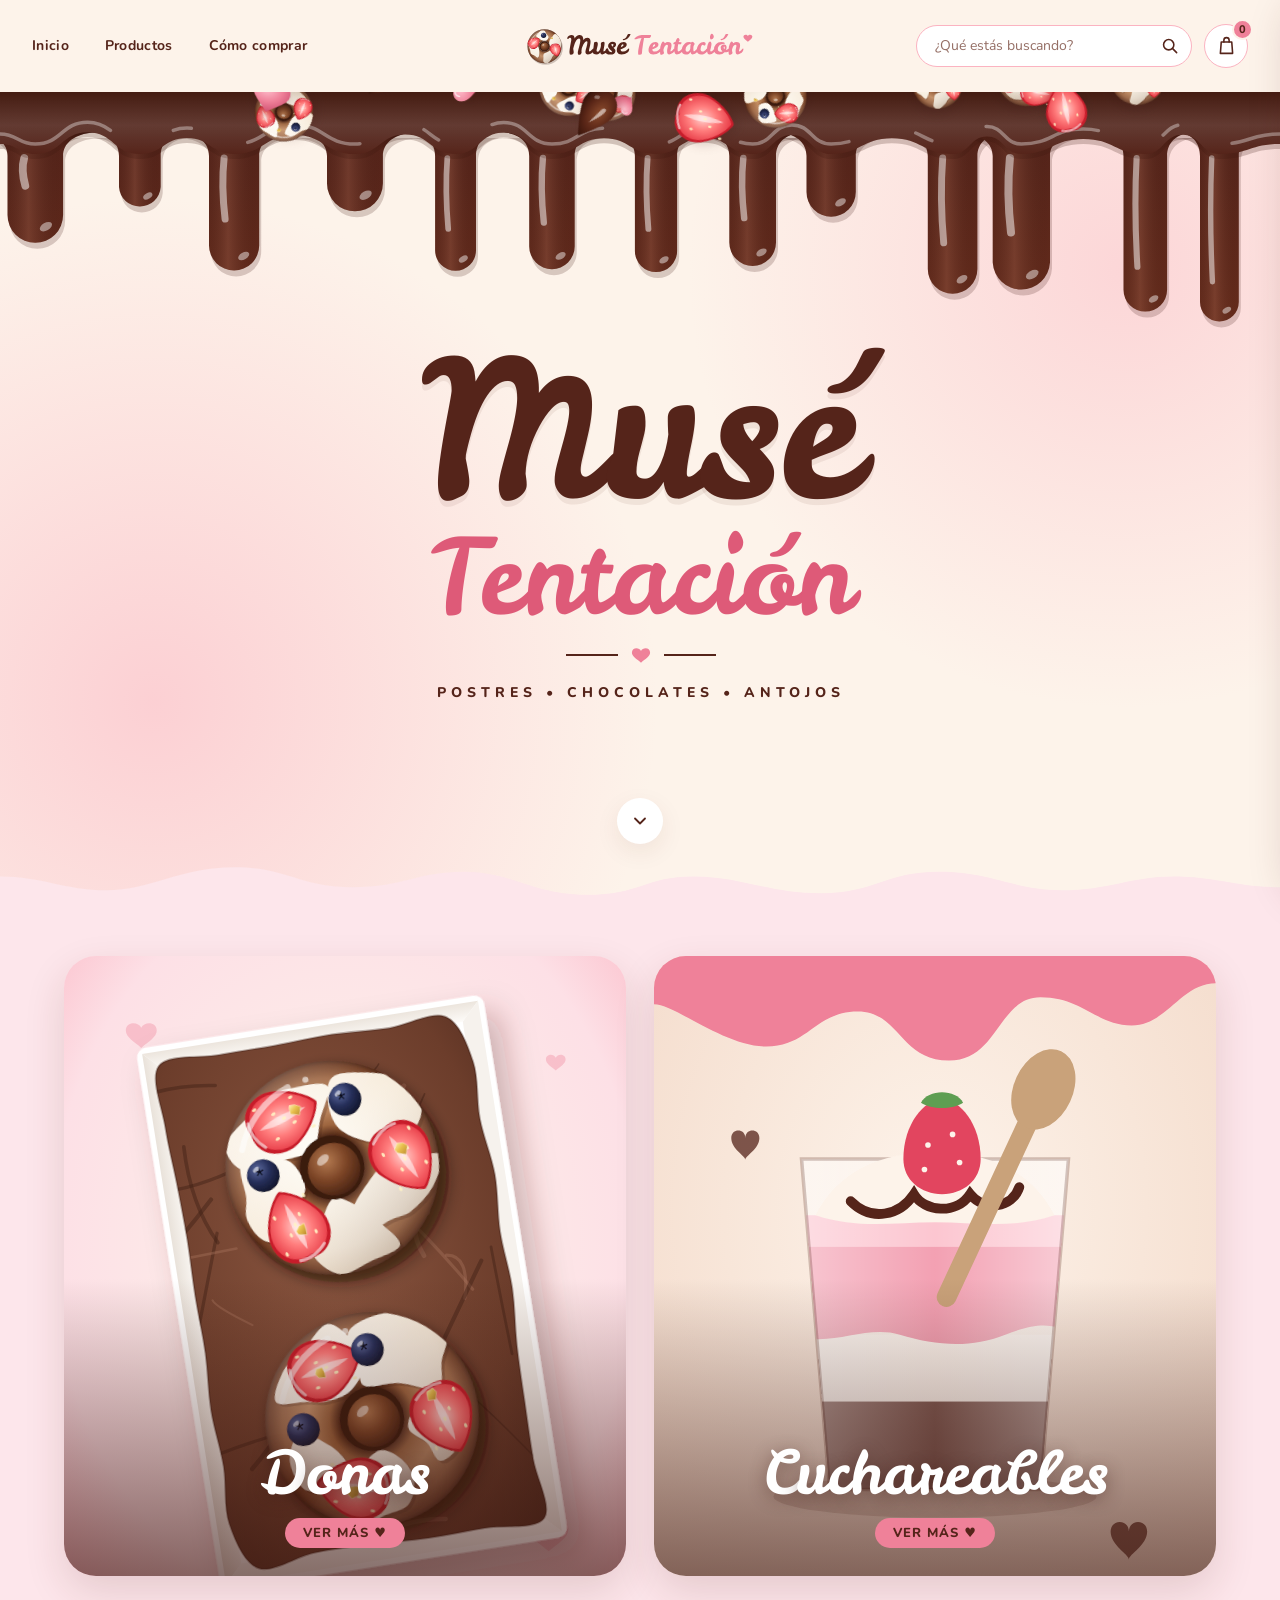
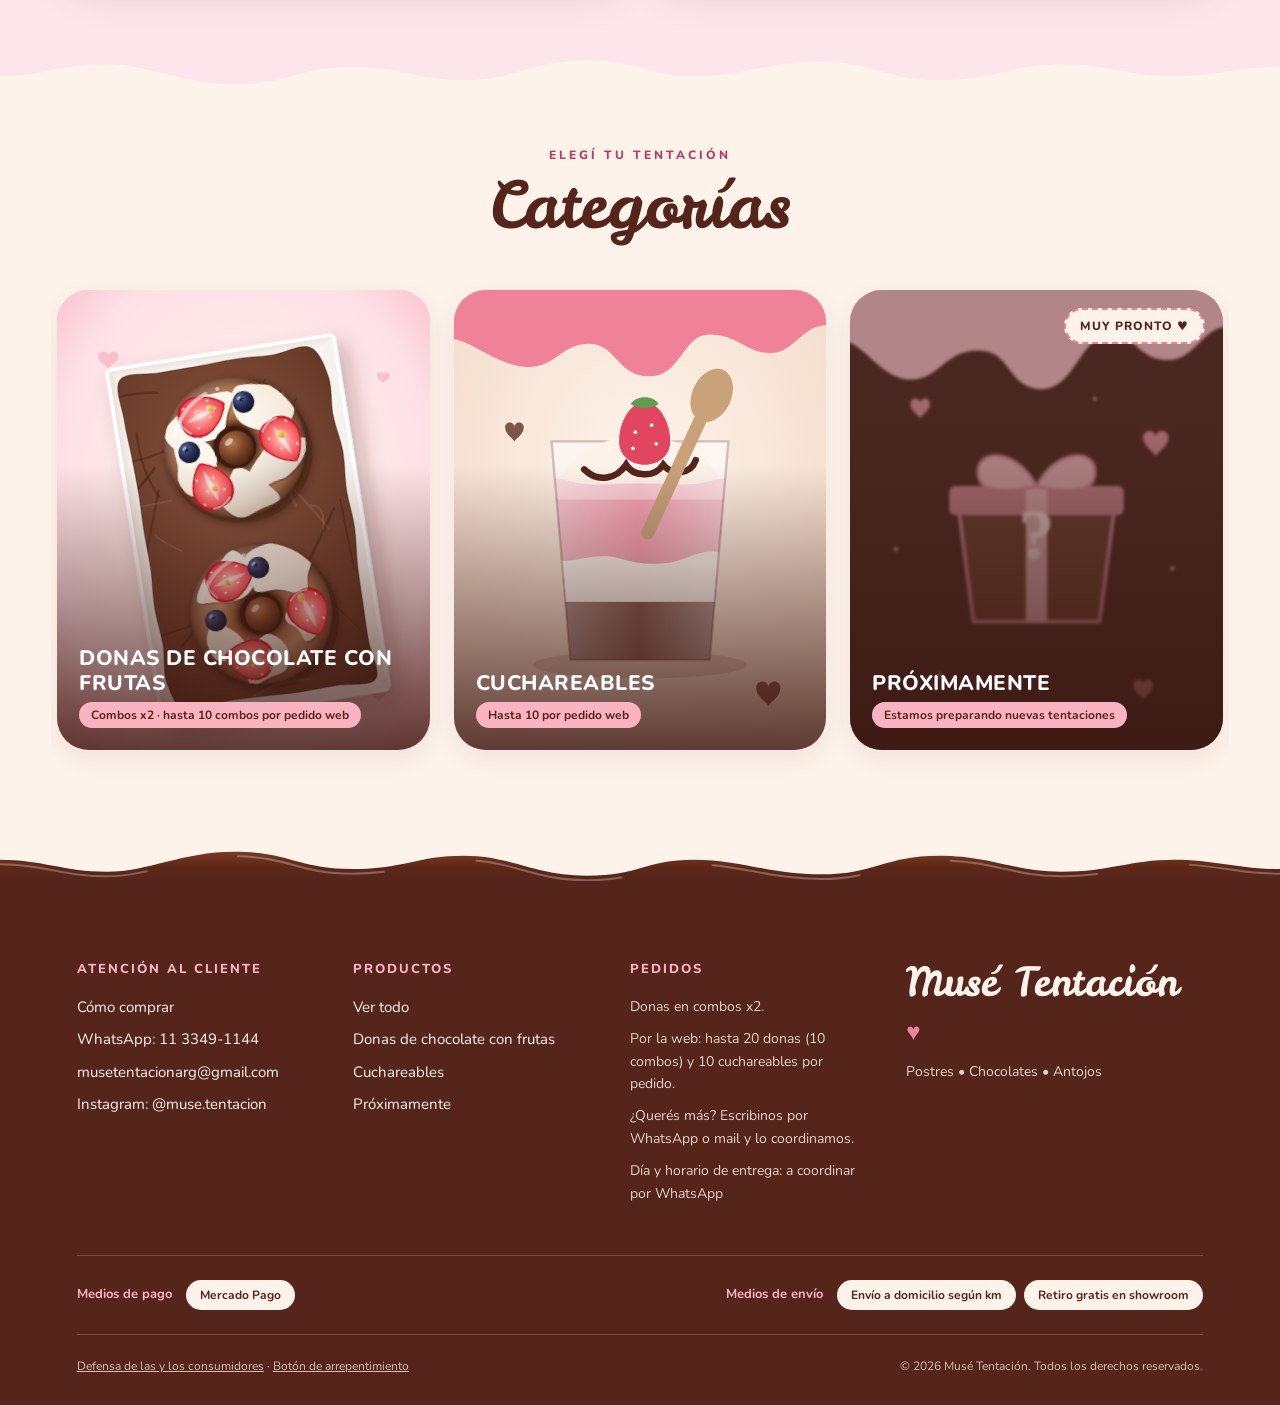
==== index.html @ 4c3ed0f2 "Convierto la web en la tienda de Musé Tentación - Nueva identidad: logo con dona, paleta chocolate, " ====
<!DOCTYPE html>
<html lang="es">

<head>
    <meta charset="UTF-8">

    <meta
        name="viewport"
        content="width=device-width, initial-scale=1.0">

    <title>Musé Tentación | Postres • Chocolates • Antojos</title>

    <link rel="icon" type="image/svg+xml" href="imagenes web/logo-muse-tentacion.svg">

    <meta
        name="description"
        content="Musé Tentación: postres, chocolates y antojos. Donas de chocolate con frutas, cuchareables y más para darte un gusto. Pedí online y pagá con Mercado Pago.">

    <link rel="preconnect" href="https://fonts.googleapis.com">

    <link
        rel="preconnect"
        href="https://fonts.gstatic.com"
        crossorigin>

    <link
        href="https://fonts.googleapis.com/css2?family=Leckerli+One&family=Nunito:wght@400;500;600;700;800&display=swap"
        rel="stylesheet">

    <link rel="stylesheet" href="style.css">
</head>

<body>

    <!-- ===========================
         PRESENTACIÓN
    ============================ -->

    <section
        id="inicio"
        class="hero">

        <h1>MUSÉ</h1>

        <p>TENTACIÓN</p>

        <p>Postres • Chocolates • Antojos</p>

    </section>


    <!-- ===========================
         NAVBAR
    ============================ -->

   <div id="navbarCompartido"></div>




    <!-- ===========================
         SEGUNDA PANTALLA: PRODUCTOS DESTACADOS
    ============================ -->

    <section class="contenido">


        <!-- DONAS -->

        <a
            href="catalogo.html?categoria=donas"
            class="categoria">

            <!-- Ilustración provisoria: reemplazar por foto real de donas de chocolate con frutas (portada) -->
            <img
                src="imagenes web/donas.svg"
                alt="Donas de chocolate con frutas">

            <div class="overlay">

                <h2>DONAS</h2>

            </div>

        </a>


        <!-- CUCHAREABLES -->

        <a
            href="catalogo.html?categoria=cuchareables"
            class="categoria">

            <!-- Ilustración provisoria: reemplazar por foto real de cuchareables (portada) -->
            <img
                src="imagenes web/cuchareables.svg"
                alt="Cuchareables">

            <div class="overlay">

                <h2>CUCHAREABLES</h2>

            </div>

        </a>

    </section>


    <!-- ===========================
         TERCERA PANTALLA: CATEGORÍAS
    ============================ -->

    <section class="catalogo">

        <div class="catalogo-encabezado">

            <p>
                ELEGÍ TU TENTACIÓN
            </p>

            <h2>
                CATEGORÍAS
            </h2>

        </div>


        <div class="carrusel-contenedor">

            <button
                class="flecha flecha-izquierda"
                id="flechaIzquierda"
                type="button"
                aria-label="Mover hacia la izquierda">

                &#8592;

            </button>


            <div
                class="carrusel"
                id="carruselCatalogo">


                <!-- DONAS -->

                <a
                    href="catalogo.html?categoria=donas"
                    class="tarjeta-catalogo">

                    <!-- Ilustración provisoria: reemplazar por foto real de donas de chocolate con frutas (tarjeta de categoría) -->
                    <img
                        src="imagenes web/donas.svg"
                        alt="Donas de chocolate con frutas">

                    <div class="tarjeta-texto">

                        <h3>DONAS DE CHOCOLATE CON FRUTAS</h3>

                        <span>
                            Combos x2 · hasta 10 combos por pedido web
                        </span>

                    </div>

                </a>


                <!-- CUCHAREABLES -->

                <a
                    href="catalogo.html?categoria=cuchareables"
                    class="tarjeta-catalogo">

                    <!-- Ilustración provisoria: reemplazar por foto real de cuchareables (tarjeta de categoría) -->
                    <img
                        src="imagenes web/cuchareables.svg"
                        alt="Cuchareables">

                    <div class="tarjeta-texto">

                        <h3>CUCHAREABLES</h3>

                        <span>
                            Hasta 10 por pedido web
                        </span>

                    </div>

                </a>


                <!-- PRÓXIMAMENTE (no clickeable) -->

                <div
                    id="proximamente"
                    class="tarjeta-catalogo"
                    aria-disabled="true">

                    <!-- Ilustración provisoria: reemplazar por foto real o imagen para "Próximamente" -->
                    <img
                        src="imagenes web/proximamente.svg"
                        alt="Próximamente, nuevas tentaciones">

                    <div class="tarjeta-texto">

                        <h3>PRÓXIMAMENTE</h3>

                        <span>
                            Estamos preparando nuevas tentaciones
                        </span>

                    </div>

                </div>

            </div>


            <button
                class="flecha flecha-derecha"
                id="flechaDerecha"
                type="button"
                aria-label="Mover hacia la derecha">

                &#8594;

            </button>

        </div>

    </section>


    <!-- ===========================
         FOOTER
    ============================ -->

    <div id="footerCompartido"></div>


    <!-- ===========================
         FONDO DEL CARRITO
    ============================ -->

    <div
        class="fondo-carrito"
        id="fondoCarrito">
    </div>


    <!-- ===========================
         CARRITO LATERAL
    ============================ -->

    <aside
        class="carrito-lateral"
        id="carritoLateral"
        aria-hidden="true">

        <div class="carrito-encabezado">

            <div>

                <p class="carrito-etiqueta">
                    TU SELECCIÓN
                </p>

                <h2>
                    Carrito de compras
                </h2>

            </div>


            <button
                class="cerrar-carrito"
                id="cerrarCarrito"
                type="button"
                aria-label="Cerrar carrito">

                <svg
                    viewBox="0 0 24 24"
                    aria-hidden="true">

                    <line
                        x1="5"
                        y1="5"
                        x2="19"
                        y2="19">
                    </line>

                    <line
                        x1="19"
                        y1="5"
                        x2="5"
                        y2="19">
                    </line>

                </svg>

            </button>

        </div>


        <div
            class="carrito-productos"
            id="carritoProductos">
        </div>


        <div
            class="carrito-vacio"
            id="carritoVacio">

            <div class="icono-carrito-vacio">

                <svg
                    viewBox="0 0 24 24"
                    aria-hidden="true">

                    <path d="M6 8h12l1 13H5L6 8z"></path>

                    <path d="M9 8V6a3 3 0 0 1 6 0v2"></path>

                </svg>

            </div>


            <h3>
                Tu carrito está vacío
            </h3>

            <p>
                Todavía no agregaste ningún producto.
            </p>


            <button
                class="boton-seguir-comprando"
                id="seguirComprando"
                type="button">

                Seguir comprando

            </button>

        </div>


        <div
            class="carrito-resumen"
            id="carritoResumen">

            <div class="fila-total">

                <span>
                    Total
                </span>

                <strong id="precioTotalCarrito">
                    $0
                </strong>

            </div>


            <p class="texto-envio-carrito">

                El costo de envío se calculará
                al iniciar la compra.

            </p>


            <button
                class="boton-iniciar-compra"
                id="iniciarCompra"
                type="button">

                Iniciar compra

            </button>

        </div>

    </aside>


    <!-- ===========================
         JAVASCRIPT
    ============================ -->

   <script src="componentes.js"></script>
   <script src="navbar-scroll.js" defer></script>

   <script src="animaciones.js" defer></script>

</body>

</html>
---- style.css ----
/* =========================================================
   MUSÉ TENTACIÓN · ESTILOS GENERALES
   Paleta tomada del logo. Celular primero: los estilos base
   son para pantallas chicas y se amplían con min-width.
   Fuentes (cargadas en el <head> de cada HTML):
   - Leckerli One: script redondeada, solo títulos grandes y marca.
   - Nunito: cuerpo de texto, botones y etiquetas.
========================================================= */

:root {
    /* Colores de marca */
    --chocolate: #55241a;          /* texto principal, títulos, botones secundarios */
    --chocolate-hondo: #3d1811;    /* hovers sobre chocolate */
    --chocolate-suave: #7a4a3e;    /* texto secundario (7:1 sobre blanco) */
    --frutilla: #ef8199;           /* acento, botones principales (texto chocolate) */
    --frutilla-hover: #e96d89;
    --frutilla-titulo: #de5a78;    /* rosa para títulos grandes sobre crema */
    --frutilla-intensa: #b83a60;   /* rosa para textos chicos: precios, etiquetas (5:1) */
    --rosa-claro: #fbb3c1;         /* fondos suaves, hovers, bordes */
    --rosa-niebla: #fde6eb;        /* fondos rosados muy suaves */
    --crema: #fdf3ea;              /* fondo general */
    --crema-tostada: #f6e4d4;      /* fondos crema un poco más intensos */
    --blanco: #ffffff;             /* tarjetas */

    /* Estados */
    --exito: #3f7a52;
    --error: #a3324f;

    /* Bordes y sombras */
    --borde: rgba(85, 36, 26, 0.12);
    --borde-fuerte: rgba(85, 36, 26, 0.24);
    --sombra-suave: 0 8px 24px rgba(85, 36, 26, 0.08);
    --sombra-media: 0 16px 40px rgba(85, 36, 26, 0.14);
    --sombra-rosa: 0 10px 24px rgba(239, 129, 153, 0.35);

    /* Radios */
    --radio-chico: 12px;
    --radio: 20px;
    --radio-grande: 32px;
    --pildora: 999px;

    /* Alturas del navbar fijo */
    --alto-navbar: 64px;
    --alto-navbar-hero: 74px;
    --alto-navbar-compacto: 56px;
    --logo-normal: 50px;
    --logo-hero: 60px;
    --logo-compacto: 42px;

    /* Tipografía */
    --fuente-titulos: 'Leckerli One', 'Segoe Script', cursive;
    --fuente-texto: 'Nunito', 'Segoe UI', system-ui, -apple-system, sans-serif;

    /* Ondas de chocolate derretido (SVG reutilizable) */
    --onda-chocolate: url("data:image/svg+xml,%3Csvg xmlns='http://www.w3.org/2000/svg' viewBox='0 0 1200 60' preserveAspectRatio='none'%3E%3Cdefs%3E%3ClinearGradient id='g' x1='0' y1='0' x2='0' y2='1'%3E%3Cstop offset='0' stop-color='%237a3a24'/%3E%3Cstop offset='.5' stop-color='%235e2819'/%3E%3Cstop offset='1' stop-color='%2355241a'/%3E%3C/linearGradient%3E%3C/defs%3E%3Cpath fill='url(%23g)' d='M0 60V28c40 0 60 18 100 18s70-30 120-30 60 26 110 26 60-20 105-20 65 30 115 30 55-24 100-24 70 22 120 22 60-28 110-28 70 24 115 24 65-18 105-18 60 14 100 14V60Z'/%3E%3Cpath fill='none' stroke='%23fff' stroke-opacity='.28' stroke-width='3' stroke-linecap='round' stroke-dasharray='140 90' d='M0 35c40 0 60 18 100 18s70-30 120-30 60 26 110 26 60-20 105-20 65 30 115 30 55-24 100-24 70 22 120 22 60-28 110-28 70 24 115 24 65-18 105-18 60 14 100 14'/%3E%3C/svg%3E");
    --onda-crema: url("data:image/svg+xml,%3Csvg xmlns='http://www.w3.org/2000/svg' viewBox='0 0 1200 60' preserveAspectRatio='none'%3E%3Cpath fill='%23fdf3ea' d='M0 60V28c40 0 60 18 100 18s70-30 120-30 60 26 110 26 60-20 105-20 65 30 115 30 55-24 100-24 70 22 120 22 60-28 110-28 70 24 115 24 65-18 105-18 60 14 100 14V60Z'/%3E%3C/svg%3E");
    --onda-niebla: url("data:image/svg+xml,%3Csvg xmlns='http://www.w3.org/2000/svg' viewBox='0 0 1200 60' preserveAspectRatio='none'%3E%3Cpath fill='%23fde6eb' d='M0 60V28c40 0 60 18 100 18s70-30 120-30 60 26 110 26 60-20 105-20 65 30 115 30 55-24 100-24 70 22 120 22 60-28 110-28 70 24 115 24 65-18 105-18 60 14 100 14V60Z'/%3E%3C/svg%3E");
}

/* ===========================
   CONFIGURACIÓN GENERAL
=========================== */

*,
*::before,
*::after {
    margin: 0;
    padding: 0;
    box-sizing: border-box;
}

html {
    scroll-behavior: smooth;
    -webkit-text-size-adjust: 100%;
}

body {
    min-height: 100vh;

    background: var(--crema);
    color: var(--chocolate);

    font-family: var(--fuente-texto);
    font-size: 16px;
    line-height: 1.5;

    /* Sin scroll horizontal (hidden de respaldo, clip donde se soporte) */
    overflow-x: hidden;
    overflow-x: clip;

    -webkit-font-smoothing: antialiased;
}

img {
    max-width: 100%;
}

a {
    color: inherit;
}

button,
input,
select,
textarea {
    font-family: inherit;
}

::selection {
    background: var(--rosa-claro);
    color: var(--chocolate);
}

:focus-visible {
    outline: 3px solid var(--frutilla);
    outline-offset: 3px;
}

/* ===========================
   PRESENTACIÓN (HERO)
=========================== */

.hero {
    position: relative;

    min-height: 88vh;
    min-height: 88svh;

    padding: calc(var(--alto-navbar-hero) + 90px) 20px 100px;

    display: flex;
    flex-direction: column;
    justify-content: center;
    align-items: center;

    text-align: center;

    overflow: hidden;
    isolation: isolate;

    background:
        radial-gradient(circle at 12% 78%, rgba(251, 179, 193, 0.55) 0, rgba(251, 179, 193, 0) 38%),
        radial-gradient(circle at 88% 30%, rgba(251, 179, 193, 0.45) 0, rgba(251, 179, 193, 0) 34%),
        var(--crema);
}

/* Onda rosa al pie del hero */
.hero::after {
    content: "";

    position: absolute;
    left: 0;
    right: 0;
    bottom: -1px;

    height: 46px;

    background: var(--onda-niebla) center bottom / 100% 100% no-repeat;

    z-index: -1;
}

.hero h1 {
    color: var(--chocolate);

    font-family: var(--fuente-titulos);
    font-size: clamp(76px, 22vw, 190px);
    font-weight: 400;
    line-height: 0.95;

    /* "MUSÉ" se muestra como "Musé", igual que el logo */
    text-transform: lowercase;

    text-shadow: 0 6px 0 rgba(85, 36, 26, 0.08);

    animation: entrada-titulo 1.1s cubic-bezier(.2, .9, .3, 1.25) both;
}

.hero h1::first-letter {
    text-transform: uppercase;
}

/* "Tentación" */
.hero p:first-of-type {
    margin-top: 2px;

    color: var(--frutilla-titulo);

    font-family: var(--fuente-titulos);
    font-size: clamp(44px, 12vw, 104px);
    line-height: 1.05;

    text-transform: lowercase;

    animation: entrada-titulo 1.1s 0.25s cubic-bezier(.2, .9, .3, 1.25) both;
}

.hero p:first-of-type::first-letter {
    text-transform: uppercase;
}

/* Corazón entre el nombre y el lema */
.hero p:first-of-type::after {
    content: "";

    display: block;

    width: 150px;
    height: 18px;

    margin: 14px auto 0;

    background:
        linear-gradient(var(--chocolate), var(--chocolate)) left center / 52px 2px no-repeat,
        linear-gradient(var(--chocolate), var(--chocolate)) right center / 52px 2px no-repeat,
        url("data:image/svg+xml,%3Csvg xmlns='http://www.w3.org/2000/svg' viewBox='-1.1 -0.8 2.2 1.9'%3E%3Cpath fill='%23ef8199' d='M0 -0.3C-0.18 -0.72 -1 -0.72 -1 -0.12C-1 0.32 -0.45 0.6 0 1C0.45 0.6 1 0.32 1 -0.12C1 -0.72 0.18 -0.72 0 -0.3Z'/%3E%3C/svg%3E") center / 20px 18px no-repeat;
}

/* Lema: "Postres • Chocolates • Antojos" */
.hero p:nth-of-type(2) {
    margin-top: 18px;

    color: var(--chocolate);

    font-size: 12px;
    font-weight: 800;

    letter-spacing: 3px;
    text-transform: uppercase;

    animation: aparecer 1s 0.6s ease both;
}

@keyframes entrada-titulo {
    from {
        opacity: 0;
        transform: translateY(40px) scale(0.92);
    }

    to {
        opacity: 1;
        transform: none;
    }
}

@keyframes aparecer {
    from {
        opacity: 0;
        transform: translateY(24px);
    }

    to {
        opacity: 1;
        transform: none;
    }
}

/* ---------- Elementos que inyecta animaciones.js ---------- */

/* Contenido del hero que se mueve con parallax */
.hero-capa {
    position: relative;
    z-index: 2;

    display: flex;
    flex-direction: column;
    align-items: center;

    will-change: transform, opacity;
}

/* Chocolate derretido brillante (SVG armado por animaciones.js).
   Cuelga justo debajo del navbar, como si chorreara de él. */
.hero-goteo {
    position: absolute;
    top: var(--alto-navbar-hero);
    left: 0;
    right: 0;

    pointer-events: none;

    z-index: 1;
}

.hero-goteo svg {
    display: block;

    width: 100%;
    height: auto;

    overflow: visible;
}

/* La banda baja desde arriba */
.choco-banda {
    animation: choco-bajar 0.9s cubic-bezier(.3, .8, .3, 1) both;
}

/* Al redibujar por cambio de tamaño no se repite la entrada */
.hero-goteo.sin-animar .choco-banda {
    animation: none;
}

@keyframes choco-bajar {
    from {
        transform: translateY(-110%);
    }

    to {
        transform: none;
    }
}

/* Indicador para bajar */
.hero-bajar {
    position: absolute;
    left: 50%;
    bottom: 56px;

    width: 46px;
    height: 46px;

    display: flex;
    justify-content: center;
    align-items: center;

    margin-left: -23px;

    color: var(--chocolate);
    background: var(--blanco);

    border: none;
    border-radius: 50%;
    box-shadow: var(--sombra-suave);

    cursor: pointer;

    z-index: 3;

    animation: rebote 2.2s 1.6s ease-in-out infinite both;
}

.hero-bajar svg {
    width: 20px;
    height: 20px;

    fill: none;
    stroke: currentColor;
    stroke-width: 2.2;
    stroke-linecap: round;
    stroke-linejoin: round;
}

.hero-bajar:hover {
    background: var(--rosa-claro);
}

@keyframes rebote {
    0%,
    100% {
        transform: translateY(0);
    }

    50% {
        transform: translateY(8px);
    }
}

/* Capa de dulces que caen al scrollear (queda debajo del navbar) */
.capa-dulces {
    position: fixed;
    inset: 0;

    overflow: hidden;

    pointer-events: none;

    z-index: 900;
}

.dulce {
    position: absolute;
    top: 0;
    left: 0;

    display: block;

    will-change: transform;
}

.dulce svg {
    display: block;

    width: 100%;
    height: 100%;

    overflow: visible;
}

@media (min-width: 900px) {
    .dulce {
        filter: drop-shadow(0 6px 6px rgba(61, 24, 17, 0.22));
    }
}

/* Aparición de secciones al entrar en pantalla */
.revelar {
    opacity: 0;
    transform: translateY(36px);

    transition:
        opacity 0.8s ease,
        transform 0.8s cubic-bezier(.2, .8, .2, 1);

    transition-delay: var(--retraso, 0s);
}

.revelar.visible {
    opacity: 1;
    transform: none;
}

/* Versión tranquila (movimiento reducido): solo fundido */
html.movimiento-tranquilo .revelar {
    transform: none;
    transition: opacity 0.6s ease;
}

/* ===========================
   BARRA SUPERIOR (fija, se compacta al bajar)
=========================== */

/* El contenedor compartido queda fijo arriba en todas las páginas */
#navbarCompartido {
    position: fixed;
    top: 0;
    left: 0;
    right: 0;

    z-index: 1500;
}

/* Compensa la altura del navbar fijo para que no tape contenido.
   (Dos reglas: :has() y la clase que agrega navbar-scroll.js) */
body:has(> #navbarCompartido):not(:has(> .hero)) {
    padding-top: var(--alto-navbar);
}

html.con-navbar:not(.con-hero) body {
    padding-top: var(--alto-navbar);
}

/* En el inicio no hace falta: el hero arranca debajo del navbar
   y ya tiene su propio espacio arriba. */

html {
    scroll-padding-top: calc(var(--alto-navbar-compacto) + 12px);
}

.navbar {
    position: relative;

    width: 100%;
    height: var(--alto-navbar);

    padding: 0 12px;

    display: flex;
    justify-content: space-between;
    align-items: center;

    background: rgba(253, 243, 234, 0.96);

    border-bottom: 1px solid var(--borde);

    overflow: visible;

    transition:
        height 0.35s ease,
        background-color 0.35s ease,
        box-shadow 0.35s ease,
        border-color 0.35s ease;
}

/* Arriba de todo en el inicio: más alto y fundido con el hero */
html.con-hero:not(.navbar-compacto) .navbar {
    height: var(--alto-navbar-hero);

    background: var(--crema);
    border-bottom-color: transparent;
}

html.con-hero:not(.navbar-compacto) .logo {
    height: var(--logo-hero);
}

/* Al bajar: compacto, crema semitransparente con blur y sombra suave */
html.navbar-compacto .navbar {
    height: var(--alto-navbar-compacto);

    background: rgba(253, 243, 234, 0.82);
    -webkit-backdrop-filter: blur(12px) saturate(1.2);
    backdrop-filter: blur(12px) saturate(1.2);

    border-bottom-color: rgba(85, 36, 26, 0.08);
    box-shadow: 0 8px 26px rgba(85, 36, 26, 0.12);
}

html.navbar-compacto .logo {
    height: var(--logo-compacto);
}

/* ===========================
   MENÚ IZQUIERDO (escritorio)
=========================== */

.menu-izquierda {
    display: none;

    height: 100%;

    align-items: center;
    gap: 30px;
}

.menu-izquierda > a,
.menu-item > a {
    position: relative;

    height: 100%;

    display: flex;
    align-items: center;

    color: var(--chocolate);
    text-decoration: none;

    font-size: 14px;
    font-weight: 700;

    letter-spacing: 0.3px;

    transition: color 0.25s ease;
}

.menu-izquierda a:visited {
    color: var(--chocolate);
}

/* Subrayado rosa redondeado al pasar el cursor */
.menu-izquierda > a::after,
.menu-item > a::after {
    content: "";

    position: absolute;
    left: 0;
    bottom: 20px;

    width: 0;
    height: 3px;

    background: var(--frutilla);
    border-radius: 3px;

    transition: width 0.3s ease;
}

.menu-izquierda > a:hover::after,
.menu-item:hover > a::after {
    width: 100%;
}

.menu-izquierda > a:hover,
.menu-item > a:hover {
    color: var(--frutilla-intensa);
}

.menu-item {
    position: relative;

    height: 100%;

    display: flex;
    align-items: center;
}

/* ===========================
   SUBMENÚ
=========================== */

.submenu {
    position: absolute;
    top: calc(100% - 6px);
    left: -16px;

    min-width: 240px;

    padding: 10px;

    background: var(--blanco);

    border: 1px solid var(--borde);
    border-radius: var(--radio);
    box-shadow: var(--sombra-media);

    opacity: 0;
    visibility: hidden;

    transform: translateY(-8px);

    transition:
        opacity 0.25s ease,
        visibility 0.25s ease,
        transform 0.25s ease;

    z-index: 1000;
}

.submenu::before {
    content: "";

    position: absolute;
    left: 0;
    bottom: 100%;

    width: 100%;
    height: 12px;
}

.submenu a {
    display: block;

    width: 100%;

    padding: 11px 14px;

    color: var(--chocolate);
    text-decoration: none;

    font-size: 14px;
    font-weight: 600;

    white-space: nowrap;

    border-radius: var(--radio-chico);

    transition:
        background 0.2s ease,
        color 0.2s ease,
        padding-left 0.2s ease;
}

.submenu a::after {
    display: none;
}

.submenu a:visited {
    color: var(--chocolate);
}

.submenu a:hover {
    background: var(--rosa-niebla);
    color: var(--frutilla-intensa);

    padding-left: 20px;
}

.menu-item:hover .submenu,
.menu-item:focus-within .submenu {
    opacity: 1;
    visibility: visible;

    transform: translateY(0);
}

/* ===========================
   LOGO DEL NAVBAR
=========================== */

.logo {
    position: absolute;
    left: 50%;
    top: 50%;

    height: var(--logo-normal);

    display: flex;
    justify-content: center;
    align-items: center;

    transform: translate(-50%, -50%);

    text-decoration: none;

    transition: height 0.35s ease;
}

.logo img {
    display: block;

    width: auto;
    height: 100%;
    max-width: 170px;

    object-fit: contain;

    border: none;
    outline: none;

    transition: transform 0.35s ease;
}

.logo:hover img {
    transform: scale(1.05) rotate(-2deg);
}

/* ===========================
   BUSCADOR
=========================== */

.menu-derecha {
    display: none;
    align-items: center;

    height: 42px;

    background: var(--blanco);

    border: 1.5px solid var(--rosa-claro);
    border-radius: var(--pildora);

    overflow: hidden;

    transition:
        border-color 0.25s ease,
        box-shadow 0.25s ease;
}

.menu-derecha:focus-within {
    border-color: var(--frutilla);
    box-shadow: 0 0 0 4px rgba(239, 129, 153, 0.18);
}

.menu-derecha input {
    width: 190px;
    height: 40px;

    padding: 0 6px 0 18px;

    background: transparent;

    border: none;
    outline: none;

    color: var(--chocolate);

    font-size: 14px;
}

.menu-derecha input::-webkit-search-cancel-button {
    display: none;
}

.menu-derecha input::placeholder {
    color: var(--chocolate-suave);
    opacity: 0.8;
}

.menu-derecha button {
    width: 44px;
    height: 40px;

    display: flex;
    justify-content: center;
    align-items: center;

    background: transparent;
    color: var(--chocolate);

    border: none;

    cursor: pointer;

    transition:
        background 0.25s ease,
        color 0.25s ease;
}

.menu-derecha button svg {
    width: 19px;
    height: 19px;

    fill: none;
    stroke: currentColor;
    stroke-width: 2;
    stroke-linecap: round;
}

.menu-derecha button:hover {
    background: var(--rosa-niebla);
    color: var(--frutilla-intensa);
}

/* ===========================
   ACCIONES DEL NAVBAR
=========================== */

.acciones-navbar {
    display: flex;
    align-items: center;

    gap: 10px;

    margin-left: auto;
}

/* ===========================
   BOTÓN DEL CARRITO
=========================== */

.boton-carrito {
    position: relative;

    width: 44px;
    height: 44px;

    display: flex;
    justify-content: center;
    align-items: center;

    background: var(--blanco);
    color: var(--chocolate);

    border: 1.5px solid var(--rosa-claro);
    border-radius: 50%;

    cursor: pointer;

    transition:
        background 0.25s ease,
        border-color 0.25s ease,
        transform 0.25s ease;
}

.boton-carrito:hover {
    background: var(--rosa-niebla);
    border-color: var(--frutilla);

    transform: translateY(-2px);
}

.boton-carrito svg {
    width: 21px;
    height: 21px;

    fill: none;
    stroke: currentColor;

    stroke-width: 1.8;
    stroke-linecap: round;
    stroke-linejoin: round;
}

.contador-carrito {
    position: absolute;
    top: -6px;
    right: -6px;

    min-width: 21px;
    height: 21px;

    padding: 0 5px;

    display: flex;
    justify-content: center;
    align-items: center;

    background: var(--frutilla);
    color: var(--chocolate);

    border: 2px solid var(--crema);
    border-radius: var(--pildora);

    font-size: 11px;
    font-weight: 800;
    line-height: 1;
}

/* ===========================
   MENÚ HAMBURGUESA (celular)
=========================== */

.boton-menu-mobile {
    position: relative;

    width: 44px;
    height: 44px;

    display: flex;
    flex-direction: column;
    justify-content: center;
    align-items: center;

    gap: 5px;

    background: transparent;
    border: none;
    border-radius: 50%;

    cursor: pointer;

    z-index: 2;
}

.boton-menu-mobile:hover {
    background: var(--rosa-niebla);
}

.boton-menu-mobile span {
    display: block;

    width: 22px;
    height: 2.5px;

    background: var(--chocolate);
    border-radius: 3px;

    transition:
        transform 0.3s ease,
        opacity 0.3s ease;
}

.boton-menu-mobile span:nth-child(2) {
    width: 16px;
    margin-left: -6px;
}

.fondo-menu-mobile {
    position: fixed;
    inset: 0;

    display: block;

    background: rgba(61, 24, 17, 0.45);

    opacity: 0;
    visibility: hidden;
    pointer-events: none;

    transition:
        opacity 0.35s ease,
        visibility 0.35s ease;

    z-index: 1996;
}

.fondo-menu-mobile.activo {
    opacity: 1;
    visibility: visible;
    pointer-events: auto;
}

.menu-mobile {
    position: fixed;
    top: 0;
    left: 0;

    width: min(86%, 380px);
    height: 100vh;
    height: 100dvh;

    display: flex;
    flex-direction: column;

    overflow: hidden;

    background: var(--crema);
    color: var(--chocolate);

    border-radius: 0 var(--radio-grande) var(--radio-grande) 0;
    box-shadow: 15px 0 40px rgba(85, 36, 26, 0.2);

    transform: translateX(-105%);

    transition: transform 0.4s cubic-bezier(.2, .8, .2, 1);

    z-index: 1997;
}

.menu-mobile.abierto {
    transform: translateX(0);
}

.menu-mobile-encabezado {
    flex-shrink: 0;

    min-height: 76px;

    padding: 0 20px 0 24px;

    display: flex;
    justify-content: space-between;
    align-items: center;

    border-bottom: 1px solid var(--borde);
}

.menu-mobile-encabezado p {
    color: var(--frutilla-intensa);

    font-size: 12px;
    font-weight: 800;

    letter-spacing: 3px;
}

.cerrar-menu-mobile {
    position: relative;

    width: 44px;
    height: 44px;

    background: var(--blanco);
    border: 1.5px solid var(--rosa-claro);
    border-radius: 50%;

    cursor: pointer;
}

.cerrar-menu-mobile span {
    position: absolute;
    top: 50%;
    left: 50%;

    width: 18px;
    height: 2px;

    background: var(--chocolate);
    border-radius: 2px;
}

.cerrar-menu-mobile span:first-child {
    transform: translate(-50%, -50%) rotate(45deg);
}

.cerrar-menu-mobile span:last-child {
    transform: translate(-50%, -50%) rotate(-45deg);
}

.menu-mobile-contenido {
    flex: 1 1 auto;
    min-height: 0;

    padding: 12px 24px 30px;

    overflow-y: auto;
    overflow-x: hidden;

    -webkit-overflow-scrolling: touch;
}

.enlace-mobile-principal,
.boton-submenu-mobile {
    width: 100%;
    min-height: 56px;

    display: flex;
    justify-content: space-between;
    align-items: center;

    background: transparent;
    color: var(--chocolate);

    border: none;
    border-bottom: 1px solid var(--borde);

    text-decoration: none;

    font-size: 17px;
    font-weight: 700;

    cursor: pointer;
}

.boton-submenu-mobile {
    text-align: left;
}

.icono-desplegar {
    width: 30px;
    height: 30px;

    display: inline-flex;
    justify-content: center;
    align-items: center;

    color: var(--chocolate);
    background: var(--rosa-niebla);
    border-radius: 50%;

    font-size: 20px;
    font-weight: 600;
    line-height: 1;

    transition: transform 0.3s ease;
}

.grupo-menu-mobile.abierto .icono-desplegar {
    transform: rotate(45deg);
}

.submenu-mobile {
    max-height: 0;

    overflow: hidden;

    padding-left: 14px;

    transition:
        max-height 0.4s ease,
        padding 0.4s ease;
}

.grupo-menu-mobile.abierto .submenu-mobile {
    max-height: 400px;

    padding-top: 6px;
    padding-bottom: 10px;
}

.submenu-mobile a {
    min-height: 44px;

    display: flex;
    align-items: center;
    gap: 10px;

    color: var(--chocolate-suave);

    text-decoration: none;

    font-size: 15px;
    font-weight: 600;
}

.submenu-mobile a::before {
    content: "";

    width: 6px;
    height: 6px;

    background: var(--frutilla);
    border-radius: 50%;

    flex-shrink: 0;
}

.menu-mobile-marca {
    flex-shrink: 0;

    padding: 22px 24px 28px;

    background: var(--rosa-niebla);
}

.menu-mobile-marca strong {
    display: block;

    margin-bottom: 6px;

    color: var(--chocolate);

    font-family: var(--fuente-titulos);
    font-size: 28px;
    font-weight: 400;
    line-height: 1.1;
}

.menu-mobile-marca p {
    max-width: 280px;

    color: var(--chocolate-suave);

    font-size: 13px;
    line-height: 1.6;
}

body.menu-mobile-abierto {
    overflow: hidden;
}

/* ===========================
   SEGUNDA PANTALLA: PORTADAS
=========================== */

.contenido {
    display: grid;
    grid-template-columns: 1fr;
    gap: 16px;

    width: 100%;

    padding: 28px 16px 56px;

    background: var(--rosa-niebla);
}

.categoria {
    position: relative;

    display: block;

    height: 56vh;
    min-height: 300px;
    max-height: 460px;

    overflow: hidden;

    border-radius: var(--radio-grande);
    box-shadow: var(--sombra-media);

    text-decoration: none;

    cursor: pointer;

    isolation: isolate;
}

.categoria img {
    display: block;

    width: 100%;
    height: 100%;

    object-fit: cover;
    object-position: center 35%;

    transition:
        transform 0.8s ease,
        filter 0.8s ease;
}

.overlay {
    position: absolute;
    inset: 0;

    padding: 28px;

    display: flex;
    justify-content: center;
    align-items: flex-end;

    background: linear-gradient(to top, rgba(61, 24, 17, 0.62), rgba(61, 24, 17, 0) 48%);

    transition: background 0.6s ease;
}

.overlay h2 {
    color: var(--blanco);

    font-family: var(--fuente-titulos);
    font-size: clamp(34px, 9vw, 60px);
    font-weight: 400;
    line-height: 1.1;

    text-transform: lowercase;

    text-shadow: 0 4px 18px rgba(61, 24, 17, 0.45);

    transition: transform 0.6s ease;
}

.overlay h2::first-letter {
    text-transform: uppercase;
}

/* Botoncito "Ver más" con corazón bajo el título */
.overlay h2::after {
    content: "Ver más ♥";

    display: block;

    width: max-content;

    margin: 12px auto 0;
    padding: 8px 18px;

    color: var(--chocolate);
    background: var(--frutilla);

    border-radius: var(--pildora);

    font-family: var(--fuente-texto);
    font-size: 13px;
    font-weight: 800;

    letter-spacing: 1px;
    text-transform: uppercase;
    text-shadow: none;

    transition: background 0.3s ease;
}

.categoria:hover img {
    transform: scale(1.06);
}

.categoria:hover .overlay {
    background: linear-gradient(to top, rgba(61, 24, 17, 0.8), rgba(61, 24, 17, 0.05) 70%);
}

.categoria:hover .overlay h2 {
    transform: translateY(-6px);
}

.categoria:hover .overlay h2::after {
    background: var(--rosa-claro);
}

/* ===========================
   TERCERA PANTALLA: CATÁLOGO
=========================== */

.catalogo {
    position: relative;

    padding: 70px 0 80px;

    background: var(--crema);
    color: var(--chocolate);

    overflow: hidden;
}

/* Onda que une la sección rosa con la crema */
.catalogo::before {
    content: "";

    position: absolute;
    top: -1px;
    left: 0;
    right: 0;

    height: 40px;

    background: var(--onda-niebla) center top / 100% 100% no-repeat;

    transform: scaleY(-1);
}

.catalogo-encabezado {
    width: min(1400px, 90%);

    margin: 0 auto 30px;

    text-align: center;
}

.catalogo-encabezado p {
    margin-bottom: 6px;

    color: var(--frutilla-intensa);

    font-size: 12px;
    font-weight: 800;

    letter-spacing: 3px;
    text-transform: uppercase;
}

.catalogo-encabezado h2 {
    color: var(--chocolate);

    font-family: var(--fuente-titulos);
    font-size: clamp(40px, 10vw, 64px);
    font-weight: 400;
    line-height: 1.1;

    text-transform: lowercase;
}

.catalogo-encabezado h2::first-letter {
    text-transform: uppercase;
}

.carrusel-contenedor {
    position: relative;

    width: min(1400px, 100%);

    margin: 0 auto;

    display: flex;
    align-items: center;
}

.carrusel {
    display: flex;
    gap: 16px;

    width: 100%;

    overflow-x: auto;

    scroll-behavior: smooth;
    scroll-snap-type: x mandatory;

    padding: 8px 16px 26px;
    scroll-padding: 0 16px;

    scrollbar-width: none;
}

.carrusel::-webkit-scrollbar {
    display: none;
}

.tarjeta-catalogo {
    position: relative;

    flex: 0 0 82%;
    height: 400px;

    display: block;

    overflow: hidden;

    border-radius: var(--radio-grande);
    box-shadow: var(--sombra-suave);

    background: var(--rosa-claro);

    text-decoration: none;

    cursor: pointer;

    scroll-snap-align: start;

    isolation: isolate;

    transition:
        transform 0.4s ease,
        box-shadow 0.4s ease;
}

.tarjeta-catalogo img {
    display: block;

    width: 100%;
    height: 100%;

    object-fit: cover;

    transition: transform 0.8s ease;
}

.tarjeta-catalogo::after {
    content: "";

    position: absolute;
    inset: 0;

    background: linear-gradient(to top, rgba(61, 24, 17, 0.82), rgba(61, 24, 17, 0) 62%);

    transition: opacity 0.4s ease;
}

.tarjeta-texto {
    position: absolute;
    left: 22px;
    right: 22px;
    bottom: 22px;

    z-index: 2;

    color: var(--blanco);
}

.tarjeta-texto h3 {
    margin-bottom: 6px;

    font-size: 21px;
    font-weight: 800;
    line-height: 1.2;

    letter-spacing: 0.5px;
}

.tarjeta-texto span {
    display: inline-block;

    padding: 5px 12px;

    color: var(--chocolate);
    background: var(--rosa-claro);

    border-radius: var(--pildora);

    font-size: 12px;
    font-weight: 700;
    line-height: 1.35;
}

.tarjeta-catalogo:hover {
    transform: translateY(-6px);
    box-shadow: var(--sombra-media);
}

.tarjeta-catalogo:hover img {
    transform: scale(1.06);
}

/* Tarjeta "Próximamente": no es clickeable */
#proximamente,
.tarjeta-catalogo[aria-disabled="true"] {
    cursor: default;
}

#proximamente img,
.tarjeta-catalogo[aria-disabled="true"] img {
    filter: saturate(0.55) blur(1.5px);
    transform: scale(1.04);
}

#proximamente::after,
.tarjeta-catalogo[aria-disabled="true"]::after {
    background:
        linear-gradient(to top, rgba(61, 24, 17, 0.85), rgba(85, 36, 26, 0.35) 70%);
}

/* Cinta "Muy pronto" */
#proximamente::before,
.tarjeta-catalogo[aria-disabled="true"]::before {
    content: "Muy pronto ♥";

    position: absolute;
    top: 18px;
    right: 18px;

    z-index: 3;

    padding: 7px 14px;

    color: var(--chocolate);
    background: var(--crema);

    border: 2px dashed var(--frutilla);
    border-radius: var(--pildora);

    font-size: 12px;
    font-weight: 800;

    letter-spacing: 1px;
    text-transform: uppercase;
}

#proximamente:hover,
.tarjeta-catalogo[aria-disabled="true"]:hover {
    transform: none;
    box-shadow: var(--sombra-suave);
}

#proximamente:hover img,
.tarjeta-catalogo[aria-disabled="true"]:hover img {
    transform: scale(1.04);
}

/* Flechas del carrusel (solo escritorio) */

.flecha {
    position: absolute;
    top: 50%;

    z-index: 10;

    width: 52px;
    height: 52px;

    display: none;

    color: var(--chocolate);
    background: var(--blanco);

    border: 1.5px solid var(--rosa-claro);
    border-radius: 50%;
    box-shadow: var(--sombra-suave);

    font-size: 22px;
    font-weight: 700;

    cursor: pointer;

    transform: translateY(-50%);

    transition:
        background 0.25s ease,
        color 0.25s ease,
        opacity 0.3s ease;
}

.flecha:hover {
    background: var(--frutilla);
    color: var(--chocolate);
}

.flecha-izquierda {
    left: 8px;
}

.flecha-derecha {
    right: 8px;
}

.flecha:disabled {
    opacity: 0;
    pointer-events: none;
}

/* ===========================
   PIE DE PÁGINA
=========================== */

.footer {
    position: relative;

    padding: 56px 24px 28px;

    background: var(--chocolate);
    color: var(--crema);

    font-family: var(--fuente-texto);
}

/* Chocolate derretido sobre el borde superior del footer */
.footer::before {
    content: "";

    position: absolute;
    left: 0;
    right: 0;
    bottom: calc(100% - 1px);

    height: 40px;

    background: var(--onda-chocolate) center bottom / 100% 100% no-repeat;

    pointer-events: none;
}

.footer-contenido {
    display: grid;
    grid-template-columns: 1fr;
    gap: 36px;

    max-width: 1400px;

    margin: 0 auto;
}

.footer-columna {
    display: flex;
    flex-direction: column;
    align-items: flex-start;
}

.footer-columna h3 {
    margin-bottom: 16px;

    color: var(--rosa-claro);

    font-size: 13px;
    font-weight: 800;

    letter-spacing: 2px;
    text-transform: uppercase;
}

.footer-columna a {
    margin-bottom: 10px;

    color: var(--crema);
    text-decoration: none;

    font-size: 15px;

    overflow-wrap: anywhere;

    transition: color 0.25s ease;
}

.footer-columna a:visited {
    color: var(--crema);
}

.footer-columna a:hover {
    color: var(--rosa-claro);
}

.footer-columna p {
    margin-bottom: 10px;

    color: rgba(253, 243, 234, 0.85);

    font-size: 14px;
    line-height: 1.6;
}

.footer-marca {
    max-width: 340px;
}

.footer-marca h2 {
    margin-bottom: 12px;

    color: var(--crema);

    font-family: var(--fuente-titulos);
    font-size: 40px;
    font-weight: 400;
    line-height: 1.1;
}

.footer-marca h2::after {
    content: " ♥";

    color: var(--frutilla);

    font-size: 0.6em;
}

.footer-marca p {
    color: rgba(253, 243, 234, 0.85);

    font-size: 14px;
    line-height: 1.7;
}

.footer-info {
    max-width: 1400px;

    margin: 40px auto 0;
    padding: 24px 0;

    display: flex;
    flex-direction: column;
    gap: 18px;

    border-top: 1px solid rgba(251, 179, 193, 0.25);
    border-bottom: 1px solid rgba(251, 179, 193, 0.25);
}

.footer-pagos,
.footer-envios {
    display: flex;
    align-items: center;
    flex-wrap: wrap;

    gap: 8px;
}

.footer-pagos span,
.footer-envios span {
    margin-right: 6px;

    color: var(--rosa-claro);

    font-size: 13px;
    font-weight: 700;
}

.pago,
.envio {
    min-height: 30px;

    padding: 4px 14px;

    display: flex;
    justify-content: center;
    align-items: center;

    background: var(--crema);
    color: var(--chocolate);

    border-radius: var(--pildora);

    font-size: 12px;
    font-weight: 700;
    text-align: center;
}

.footer-final {
    max-width: 1400px;

    margin: 22px auto 0;

    display: flex;
    flex-direction: column;
    gap: 8px;

    color: rgba(253, 243, 234, 0.75);

    font-size: 12px;
}

/* ===========================
   PÁGINA: CÓMO COMPRAR
=========================== */

.encabezado-como-comprar {
    position: relative;

    min-height: 340px;

    padding: 70px 20px 80px;

    display: flex;
    flex-direction: column;
    justify-content: center;
    align-items: center;

    text-align: center;

    background:
        radial-gradient(circle at 15% 20%, rgba(239, 129, 153, 0.25) 0, rgba(239, 129, 153, 0) 40%),
        var(--rosa-niebla);
    color: var(--chocolate);
}

.encabezado-como-comprar::after {
    content: "";

    position: absolute;
    left: 0;
    right: 0;
    bottom: -1px;

    height: 40px;

    background: var(--onda-crema) center bottom / 100% 100% no-repeat;
}

.subtitulo-pagina {
    margin-bottom: 10px;

    color: var(--frutilla-intensa);

    font-size: 12px;
    font-weight: 800;

    letter-spacing: 3px;
    text-transform: uppercase;
}

.encabezado-como-comprar h1 {
    font-family: var(--fuente-titulos);
    font-size: clamp(44px, 12vw, 80px);
    font-weight: 400;
    line-height: 1.1;
}

.introduccion-compra {
    max-width: 640px;

    margin-top: 18px;

    color: var(--chocolate-suave);

    font-size: 16px;
    line-height: 1.75;
}

/* Enlace activo del navbar */
.enlace-activo::after {
    width: 100% !important;
}

/* ===========================
   LISTA DE PASOS
=========================== */

.seccion-pasos {
    background: var(--crema);

    padding: 50px 16px 80px;
}

.lista-pasos {
    max-width: 960px;

    margin: 0 auto;

    display: grid;
    gap: 16px;
}

.paso-compra {
    display: grid;
    grid-template-columns: 1fr;
    gap: 12px;

    padding: 24px 22px;

    background: var(--blanco);

    border: 1px solid var(--borde);
    border-radius: var(--radio);
    box-shadow: var(--sombra-suave);

    transition:
        transform 0.3s ease,
        box-shadow 0.3s ease;
}

.paso-compra:hover {
    transform: translateY(-3px);
    box-shadow: var(--sombra-media);
}

.numero-paso {
    width: 54px;
    height: 54px;

    display: flex;
    justify-content: center;
    align-items: center;

    color: var(--chocolate);
    background: var(--rosa-claro);

    border-radius: 50%;

    font-family: var(--fuente-titulos);
    font-size: 24px;
    line-height: 1;
}

.contenido-paso h2 {
    margin-bottom: 8px;

    color: var(--chocolate);

    font-size: 19px;
    font-weight: 800;
}

.contenido-paso p {
    max-width: 760px;

    color: var(--chocolate-suave);

    font-size: 15px;
    line-height: 1.75;
}

.contenido-paso a {
    color: var(--frutilla-intensa);
    font-weight: 700;

    text-decoration-color: var(--rosa-claro);
    text-decoration-thickness: 2px;
    text-underline-offset: 3px;
}

.contenido-paso a:hover {
    text-decoration-color: var(--frutilla-intensa);
}

/* ===========================
   BENEFICIOS DE COMPRA
=========================== */

.beneficios-compra {
    padding: 44px 24px;

    display: flex;
    flex-direction: column;
    align-items: flex-start;

    gap: 26px;

    background: var(--rosa-niebla);
}

.beneficio {
    width: 100%;

    display: flex;
    align-items: center;

    gap: 18px;
}

.icono-beneficio {
    flex: 0 0 56px;

    width: 56px;
    height: 56px;

    display: flex;
    justify-content: center;
    align-items: center;

    color: var(--chocolate);
    background: var(--blanco);

    border-radius: 50%;
    box-shadow: var(--sombra-suave);
}

.icono-beneficio svg {
    display: block;

    width: 28px;
    height: 28px;

    fill: none;
    stroke: currentColor;

    stroke-width: 1.8;
    stroke-linecap: round;
    stroke-linejoin: round;
}

.beneficio h3 {
    margin-bottom: 3px;

    color: var(--chocolate);

    font-size: 15px;
    font-weight: 800;

    letter-spacing: 0.5px;
    text-transform: uppercase;
}

.beneficio p {
    color: var(--chocolate-suave);

    font-size: 14px;
}

.separador-beneficio {
    width: 100%;
    height: 1px;

    background: var(--rosa-claro);
}

/* ===========================
   FONDO DEL CARRITO
=========================== */

.fondo-carrito {
    position: fixed;
    inset: 0;

    background: rgba(61, 24, 17, 0.45);

    opacity: 0;
    visibility: hidden;

    transition:
        opacity 0.35s ease,
        visibility 0.35s ease;

    z-index: 1998;
}

.fondo-carrito.activo {
    opacity: 1;
    visibility: visible;
}

/* ===========================
   CARRITO LATERAL
=========================== */

.carrito-lateral {
    position: fixed;
    top: 0;
    right: 0;

    width: 100%;
    height: 100vh;
    height: 100dvh;

    display: flex;
    flex-direction: column;

    background: var(--crema);
    color: var(--chocolate);

    transform: translateX(105%);

    transition: transform 0.4s cubic-bezier(.2, .8, .2, 1);

    z-index: 1999;

    box-shadow: -15px 0 40px rgba(85, 36, 26, 0.18);
}

.carrito-lateral.abierto {
    transform: translateX(0);
}

body.carrito-abierto {
    overflow: hidden;
}

.carrito-encabezado {
    min-height: 92px;

    padding: 20px 22px;

    display: flex;
    justify-content: space-between;
    align-items: center;

    background: var(--rosa-niebla);

    border-bottom: 1px solid var(--borde);
}

.carrito-etiqueta {
    margin-bottom: 2px;

    color: var(--frutilla-intensa);

    font-size: 11px;
    font-weight: 800;

    letter-spacing: 2.5px;
}

.carrito-encabezado h2 {
    font-family: var(--fuente-titulos);
    font-size: 28px;
    font-weight: 400;
    line-height: 1.15;
}

.cerrar-carrito {
    width: 44px;
    height: 44px;

    flex-shrink: 0;

    display: flex;
    justify-content: center;
    align-items: center;

    background: var(--blanco);
    color: var(--chocolate);

    border: 1.5px solid var(--rosa-claro);
    border-radius: 50%;

    cursor: pointer;

    transition:
        background 0.25s ease,
        color 0.25s ease;
}

.cerrar-carrito:hover {
    background: var(--chocolate);
    color: var(--crema);
}

.cerrar-carrito svg {
    width: 18px;
    height: 18px;

    fill: none;
    stroke: currentColor;

    stroke-width: 2;
    stroke-linecap: round;
}

/* ---------- Carrito vacío ---------- */

.carrito-vacio {
    flex: 1;

    padding: 40px 28px;

    display: flex;
    flex-direction: column;
    justify-content: center;
    align-items: center;

    text-align: center;
}

.icono-carrito-vacio {
    width: 84px;
    height: 84px;

    margin-bottom: 20px;

    display: flex;
    justify-content: center;
    align-items: center;

    color: var(--chocolate);
    background: var(--rosa-claro);

    border-radius: 50%;
}

.icono-carrito-vacio svg {
    width: 34px;
    height: 34px;

    fill: none;
    stroke: currentColor;

    stroke-width: 1.7;
    stroke-linecap: round;
    stroke-linejoin: round;
}

.carrito-vacio h3 {
    margin-bottom: 8px;

    font-family: var(--fuente-titulos);
    font-size: 28px;
    font-weight: 400;
}

.carrito-vacio p {
    margin-bottom: 24px;

    color: var(--chocolate-suave);

    font-size: 15px;
    line-height: 1.6;
}

/* Botón secundario: chocolate */
.boton-seguir-comprando {
    min-width: 200px;
    min-height: 48px;

    padding: 0 26px;

    background: var(--chocolate);
    color: var(--crema);

    border: none;
    border-radius: var(--pildora);

    font-size: 14px;
    font-weight: 800;

    letter-spacing: 0.5px;

    cursor: pointer;

    transition:
        background 0.25s ease,
        transform 0.25s ease;
}

.boton-seguir-comprando:hover {
    background: var(--chocolate-hondo);
    transform: translateY(-2px);
}

/* ---------- Productos del carrito ---------- */

.carrito-productos {
    flex: 1;

    padding: 6px 18px;

    overflow-y: auto;
}

.producto-carrito {
    display: grid;
    grid-template-columns: 80px minmax(0, 1fr) auto;
    gap: 14px;

    margin: 12px 0;
    padding: 12px;

    background: var(--blanco);

    border-radius: var(--radio);
    box-shadow: var(--sombra-suave);
}

.producto-carrito img {
    width: 80px;
    height: 92px;

    object-fit: cover;

    background: var(--rosa-niebla);

    border-radius: var(--radio-chico);
}

.informacion-producto-carrito h3 {
    margin-bottom: 4px;

    color: var(--chocolate);

    font-size: 15px;
    font-weight: 800;
    line-height: 1.3;
}

.informacion-producto-carrito p {
    margin-bottom: 8px;

    color: var(--chocolate-suave);

    font-size: 13px;
}

.precio-producto-carrito {
    color: var(--frutilla-intensa);

    font-size: 16px;
    font-weight: 800;
}

.controles-cantidad {
    margin-top: 10px;

    display: flex;
    align-items: center;

    width: max-content;

    background: var(--rosa-niebla);
    border-radius: var(--pildora);
}

.controles-cantidad button {
    width: 34px;
    height: 34px;

    background: transparent;
    color: var(--chocolate);

    border: none;
    border-radius: 50%;

    font-size: 17px;
    font-weight: 700;

    cursor: pointer;

    transition: background 0.2s ease;
}

.controles-cantidad button:hover {
    background: var(--rosa-claro);
}

.controles-cantidad span {
    min-width: 28px;

    text-align: center;

    font-size: 14px;
    font-weight: 800;
}

.eliminar-producto {
    align-self: start;

    width: 32px;
    height: 32px;

    background: transparent;
    color: var(--chocolate-suave);

    border: none;
    border-radius: 50%;

    font-size: 18px;

    cursor: pointer;

    transition:
        background 0.2s ease,
        color 0.2s ease;
}

.eliminar-producto:hover {
    background: var(--rosa-niebla);
    color: var(--error);
}

/* ---------- Resumen del carrito ---------- */

.carrito-resumen {
    padding: 20px 22px 24px;

    background: var(--blanco);

    border-top: 1px solid var(--borde);
    border-radius: var(--radio-grande) var(--radio-grande) 0 0;
    box-shadow: 0 -10px 30px rgba(85, 36, 26, 0.06);
}

.fila-total {
    margin-bottom: 8px;

    display: flex;
    justify-content: space-between;
    align-items: center;

    color: var(--chocolate);
}

.fila-total span {
    font-size: 14px;
    font-weight: 800;

    letter-spacing: 1.5px;
    text-transform: uppercase;
}

.fila-total strong {
    color: var(--chocolate);

    font-size: 24px;
    font-weight: 800;
}

.texto-envio-carrito {
    margin-bottom: 16px;

    color: var(--chocolate-suave);

    font-size: 13px;
    line-height: 1.5;
}

/* Botón principal: rosa frutilla con texto chocolate (contraste 5:1) */
.boton-iniciar-compra {
    width: 100%;
    min-height: 54px;

    background: var(--frutilla);
    color: var(--chocolate);

    border: none;
    border-radius: var(--pildora);
    box-shadow: var(--sombra-rosa);

    font-size: 15px;
    font-weight: 800;

    letter-spacing: 0.5px;

    cursor: pointer;

    transition:
        background 0.25s ease,
        color 0.25s ease,
        transform 0.25s ease;
}

.boton-iniciar-compra:hover {
    background: var(--chocolate);
    color: var(--crema);

    transform: translateY(-2px);
}

/* Ocultar elementos según el estado */
.carrito-vacio.oculto,
.carrito-resumen.oculto,
.carrito-productos.oculto {
    display: none;
}

/* =========================================================
   PANTALLAS MÁS GRANDES
========================================================= */

@media (min-width: 600px) {

    .hero p:nth-of-type(2) {
        font-size: 14px;
        letter-spacing: 5px;
    }

    .carrito-lateral {
        width: min(460px, 100%);

        border-radius: var(--radio-grande) 0 0 var(--radio-grande);

        overflow: hidden;
    }

    .contenido {
        grid-template-columns: 1fr 1fr;
        gap: 20px;

        padding: 36px 24px 64px;
    }

    .tarjeta-catalogo {
        flex-basis: calc((100% - 16px) / 2);
    }

    .paso-compra {
        grid-template-columns: 70px 1fr;
        gap: 22px;

        padding: 28px 30px;
    }

    .footer-contenido {
        grid-template-columns: 1fr 1fr;
    }

}

@media (min-width: 900px) {

    :root {
        --alto-navbar: 78px;
        --alto-navbar-hero: 92px;
        --alto-navbar-compacto: 62px;
        --logo-normal: 60px;
        --logo-hero: 76px;
        --logo-compacto: 48px;
    }

    .hero {
        min-height: 100vh;
        padding-top: calc(var(--alto-navbar-hero) + 150px);
    }

    /* Navbar de escritorio */
    .navbar {
        padding: 0 32px;
    }

    .boton-menu-mobile,
    .fondo-menu-mobile,
    .menu-mobile {
        display: none;
    }

    .menu-izquierda {
        display: flex;
    }

    .logo img {
        max-width: 230px;
    }

    .menu-derecha {
        display: flex;
    }

    .acciones-navbar {
        margin-left: 0;
        gap: 12px;
    }

    .contenido {
        gap: 28px;

        padding: 56px 5% 80px;
    }

    .categoria {
        height: 70vh;
        max-height: 620px;
    }

    .catalogo {
        padding: 90px 0 100px;
    }

    .catalogo-encabezado {
        margin-bottom: 40px;
    }

    .carrusel-contenedor {
        width: min(1400px, 92%);
    }

    .carrusel {
        gap: 24px;
        padding: 10px 6px 30px;
    }

    .tarjeta-catalogo {
        flex-basis: calc((100% - 48px) / 3);
        height: 460px;
    }

    .flecha {
        display: block;
    }

    .flecha-izquierda {
        left: -26px;
    }

    .flecha-derecha {
        right: -26px;
    }

    .footer {
        padding: 80px 6% 30px;
    }

    .footer-contenido {
        grid-template-columns: 1fr 1fr 1fr 1.3fr;
        gap: 48px;
    }

    .footer-marca {
        justify-self: end;
    }

    .footer-info,
    .footer-final {
        flex-direction: row;
        justify-content: space-between;
        align-items: center;
    }

    .encabezado-como-comprar {
        min-height: 420px;
    }

    .seccion-pasos {
        padding: 80px 25px 110px;
    }

    .beneficios-compra {
        flex-direction: row;
        justify-content: center;
        align-items: center;

        gap: 0;

        padding: 48px 6%;
    }

    .beneficio {
        width: 30%;
        max-width: 360px;

        justify-content: center;
    }

    .separador-beneficio {
        width: 2px;
        height: 56px;

        margin: 0 36px;

        border-radius: 2px;
    }

}

@media (min-width: 1150px) {

    .menu-izquierda {
        gap: 36px;
    }

    .menu-derecha input {
        width: 230px;
    }

}

/* =========================================================
   MOVIMIENTO REDUCIDO
========================================================= */

@media (prefers-reduced-motion: reduce) {

    /* No se apaga todo: animaciones más cortas y tranquilas.
       animaciones.js también arma una versión más liviana. */

    html {
        scroll-behavior: auto;
    }

    .hero h1,
    .hero p:first-of-type,
    .hero p:nth-of-type(2) {
        animation-duration: 0.6s;
        animation-timing-function: ease-out;
    }

    .hero-bajar {
        animation: none;
    }

}
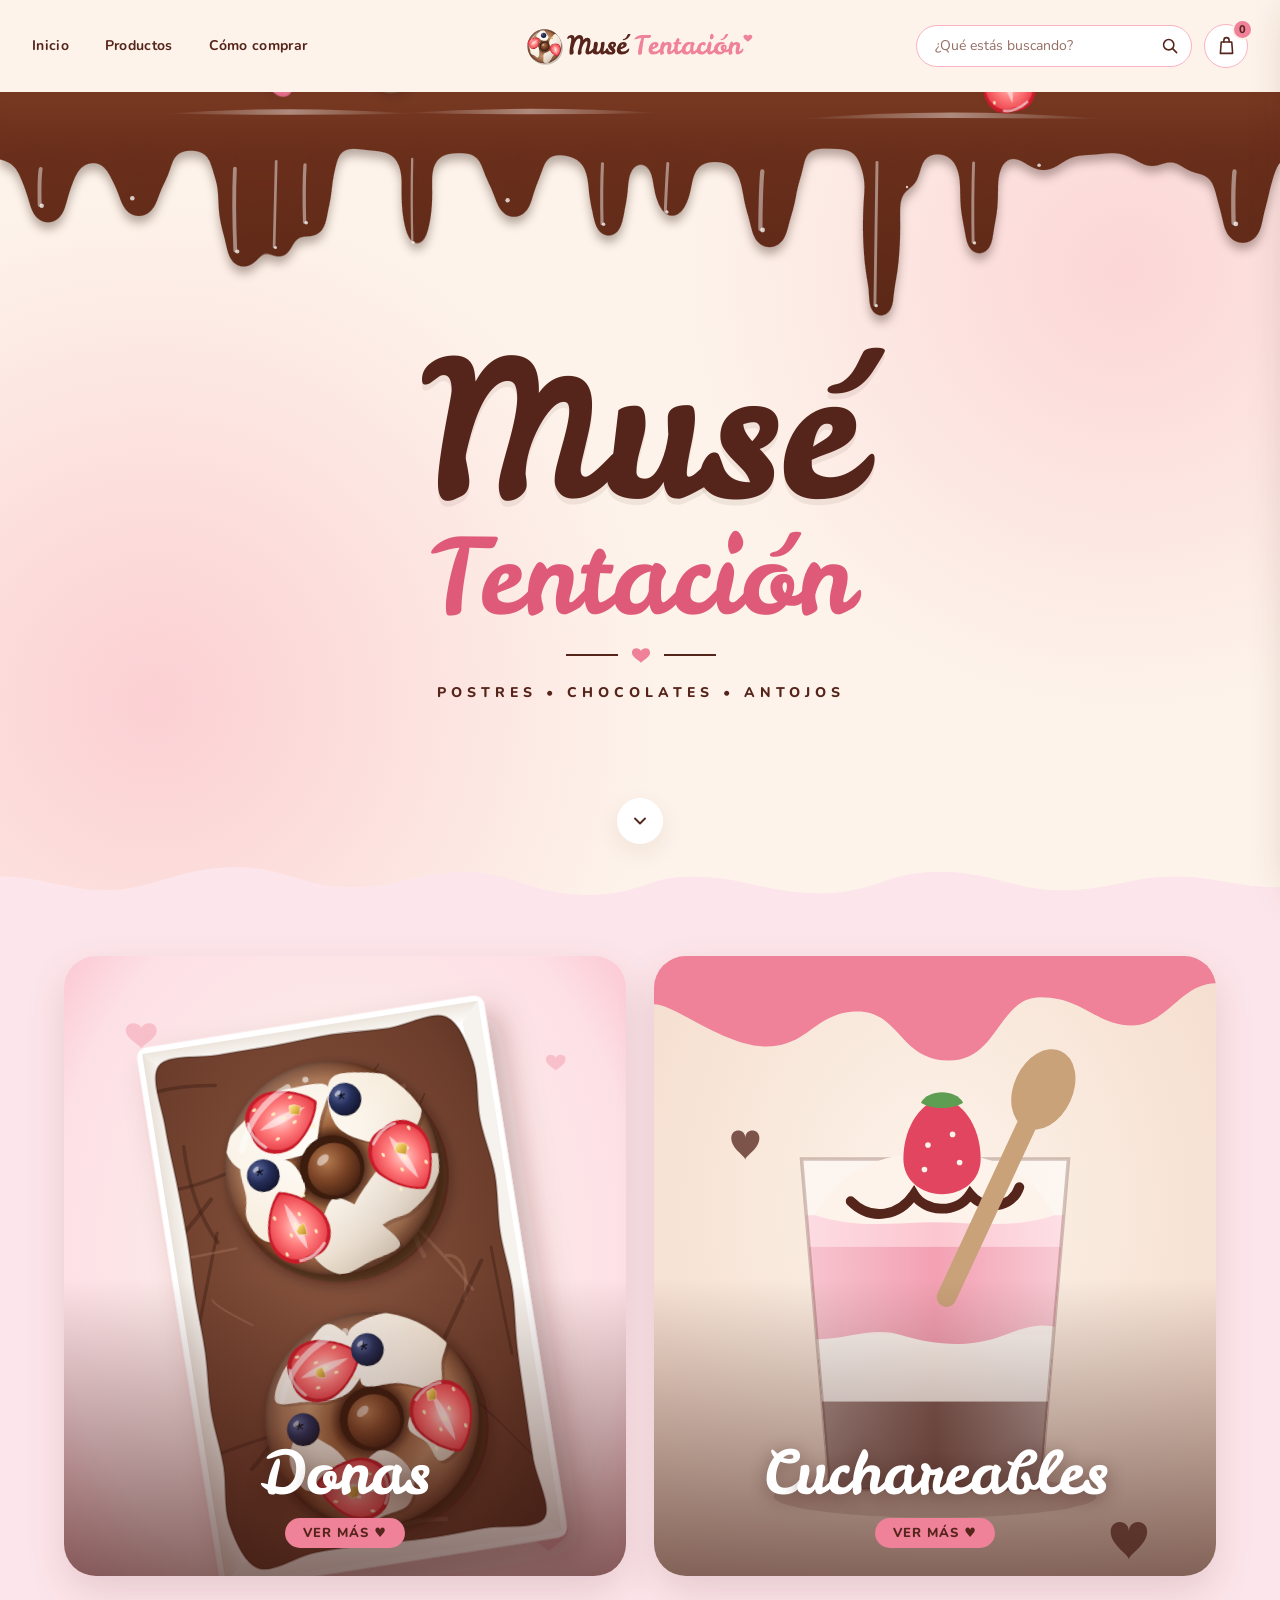
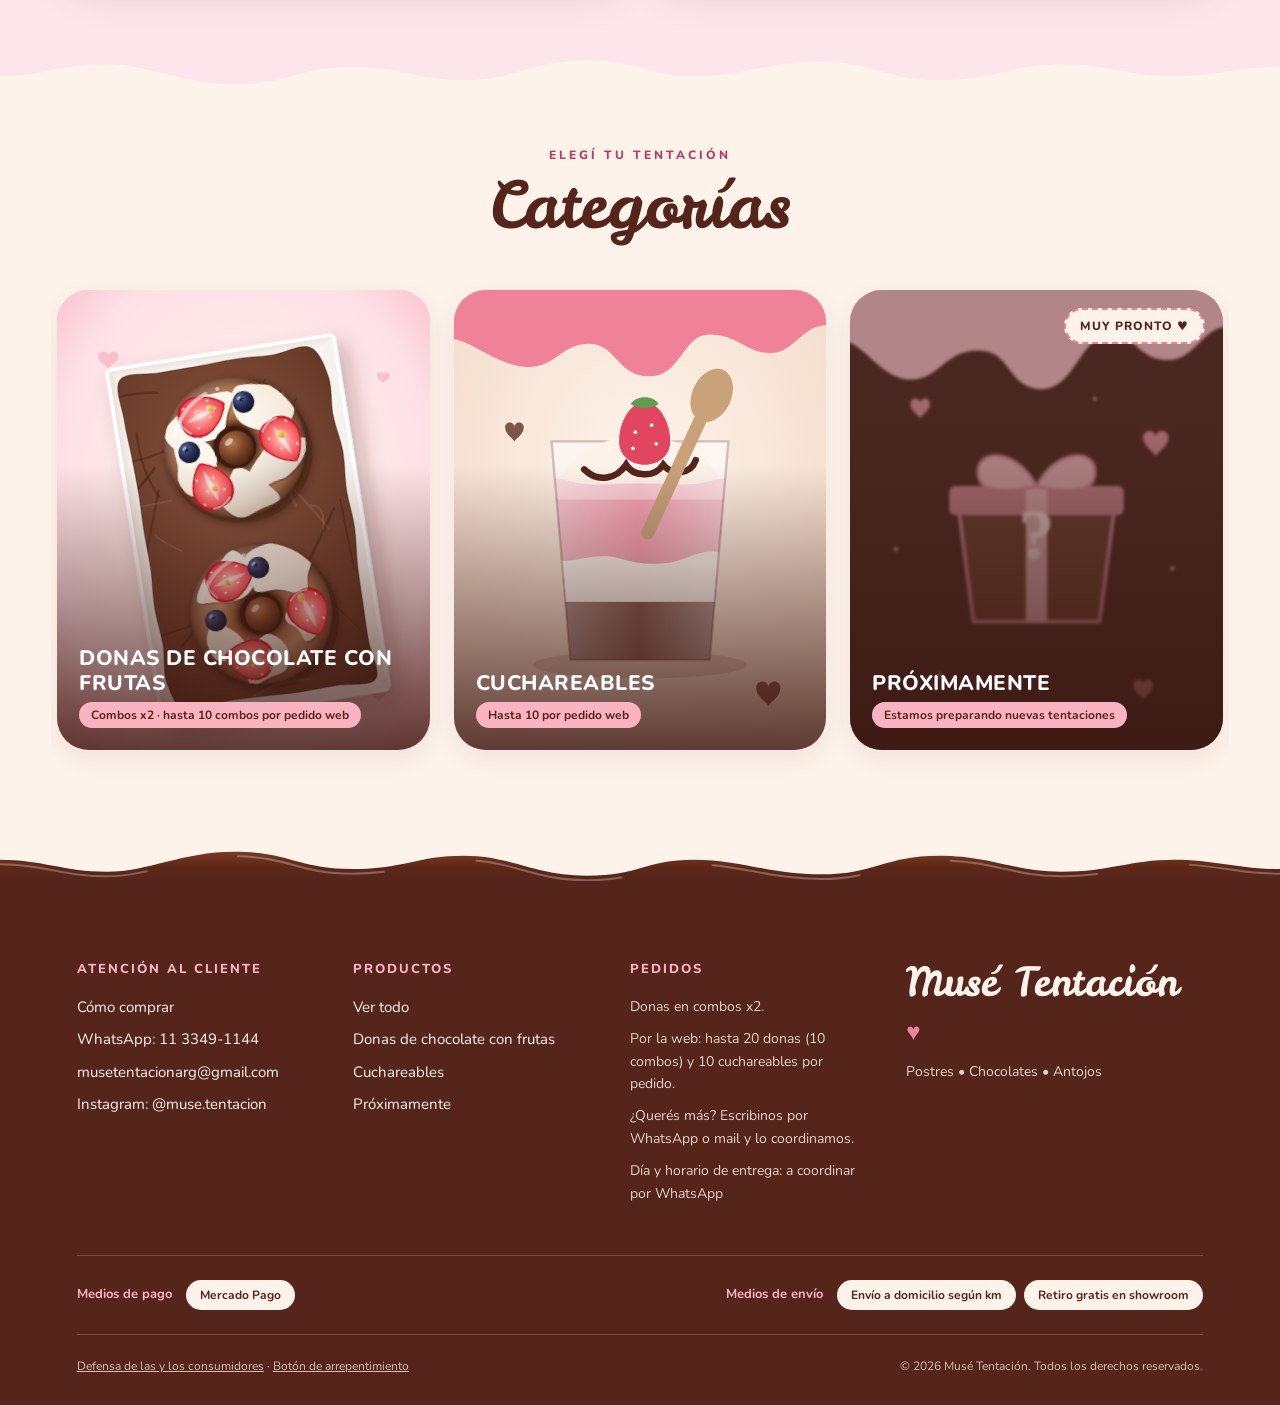
==== commit 41972438: "Ícono de la pestaña con el logo de la dona" ====
--- a/index.html
+++ b/index.html
@@ -10,7 +10,9 @@
 
     <title>Musé Tentación | Postres • Chocolates • Antojos</title>
 
-    <link rel="icon" type="image/svg+xml" href="imagenes web/logo-muse-tentacion.svg">
+    <link rel="icon" type="image/svg+xml" href="imagenes web/favicon.svg">
+    <link rel="icon" type="image/png" sizes="32x32" href="imagenes web/favicon-32.png">
+    <link rel="apple-touch-icon" href="imagenes web/apple-touch-icon.png">
 
     <meta
         name="description"
--- a/style.css
+++ b/style.css
@@ -269,11 +269,11 @@
     will-change: transform, opacity;
 }
 
-/* Chocolate derretido brillante (SVG armado por animaciones.js).
-   Cuelga justo debajo del navbar, como si chorreara de él. */
+/* Chocolate derretido (SVG "gooey" armado por animaciones.js).
+   Sale de debajo del navbar, como si chorreara de él. */
 .hero-goteo {
     position: absolute;
-    top: var(--alto-navbar-hero);
+    top: 0;           /* empieza detrás del navbar: la capa nunca deja hueco */
     left: 0;
     right: 0;
 
@@ -289,26 +289,6 @@
     height: auto;
 
     overflow: visible;
-}
-
-/* La banda baja desde arriba */
-.choco-banda {
-    animation: choco-bajar 0.9s cubic-bezier(.3, .8, .3, 1) both;
-}
-
-/* Al redibujar por cambio de tamaño no se repite la entrada */
-.hero-goteo.sin-animar .choco-banda {
-    animation: none;
-}
-
-@keyframes choco-bajar {
-    from {
-        transform: translateY(-110%);
-    }
-
-    to {
-        transform: none;
-    }
 }
 
 /* Indicador para bajar */
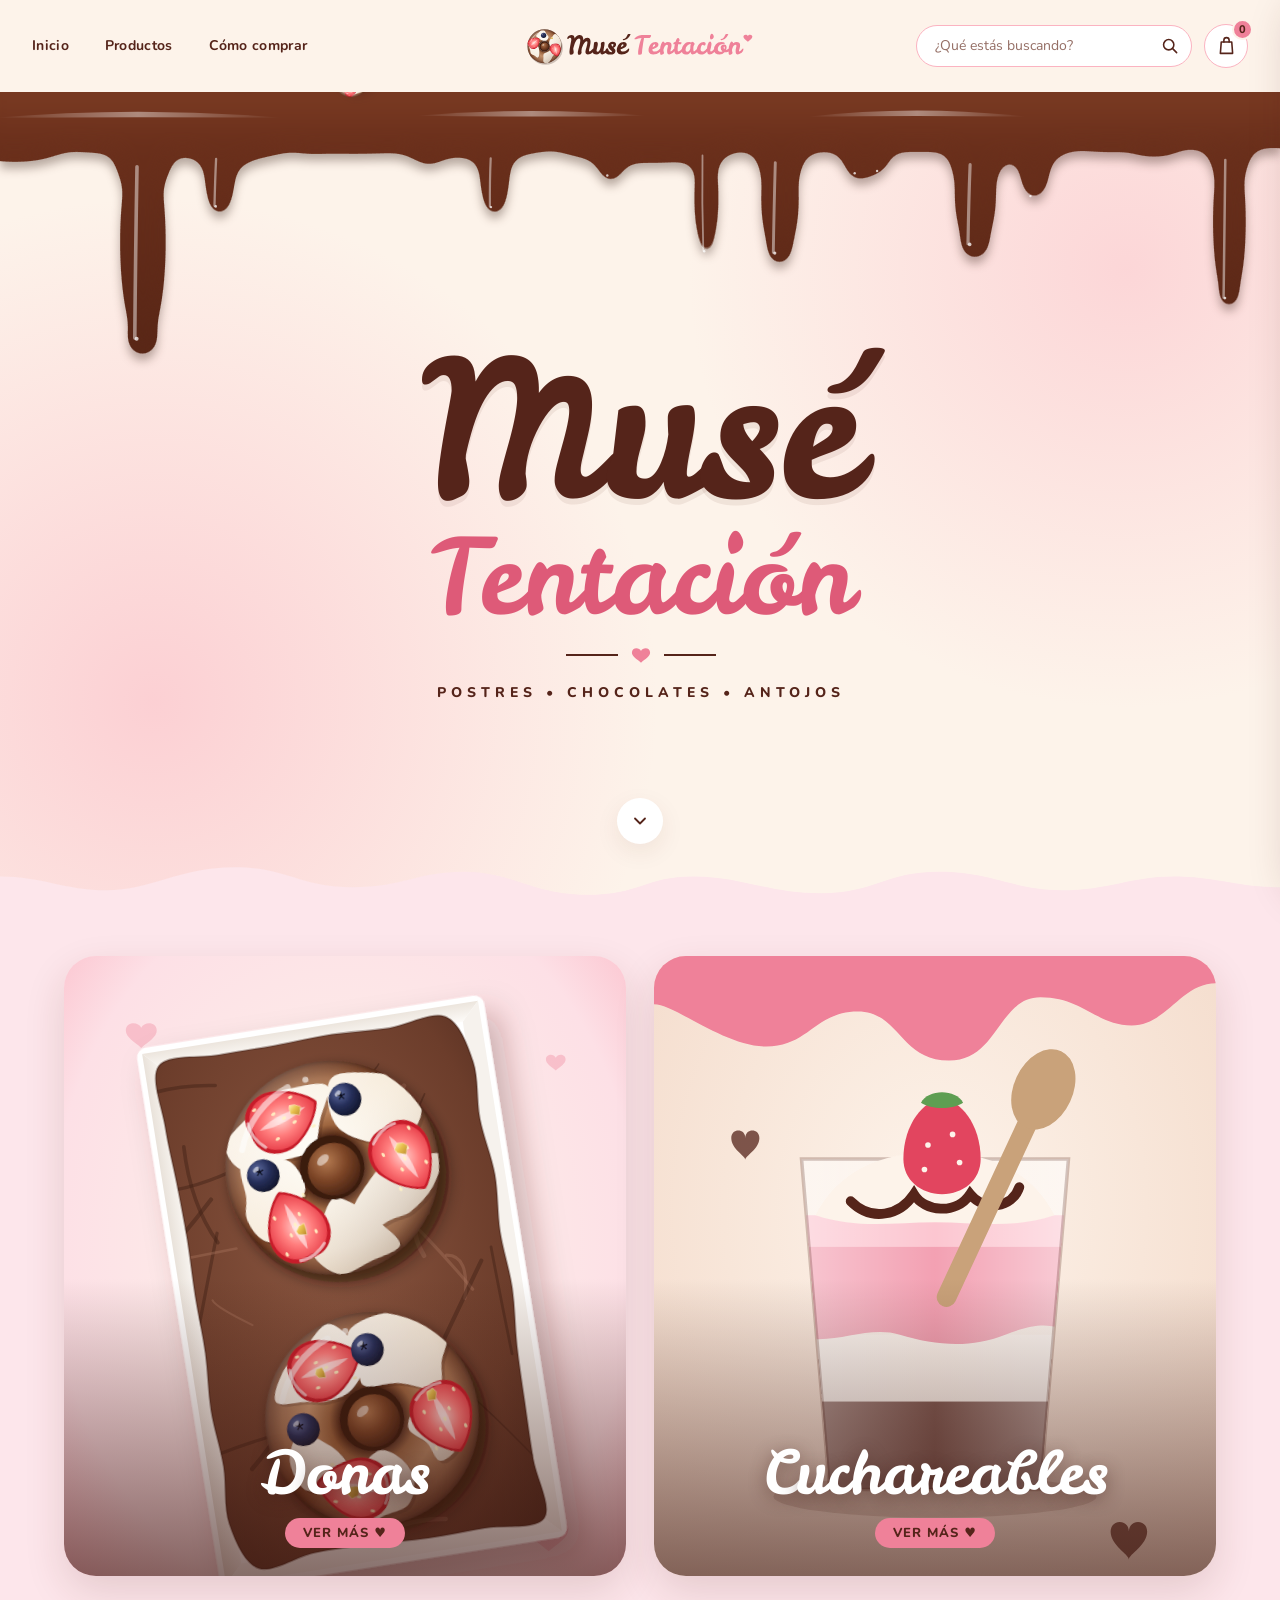
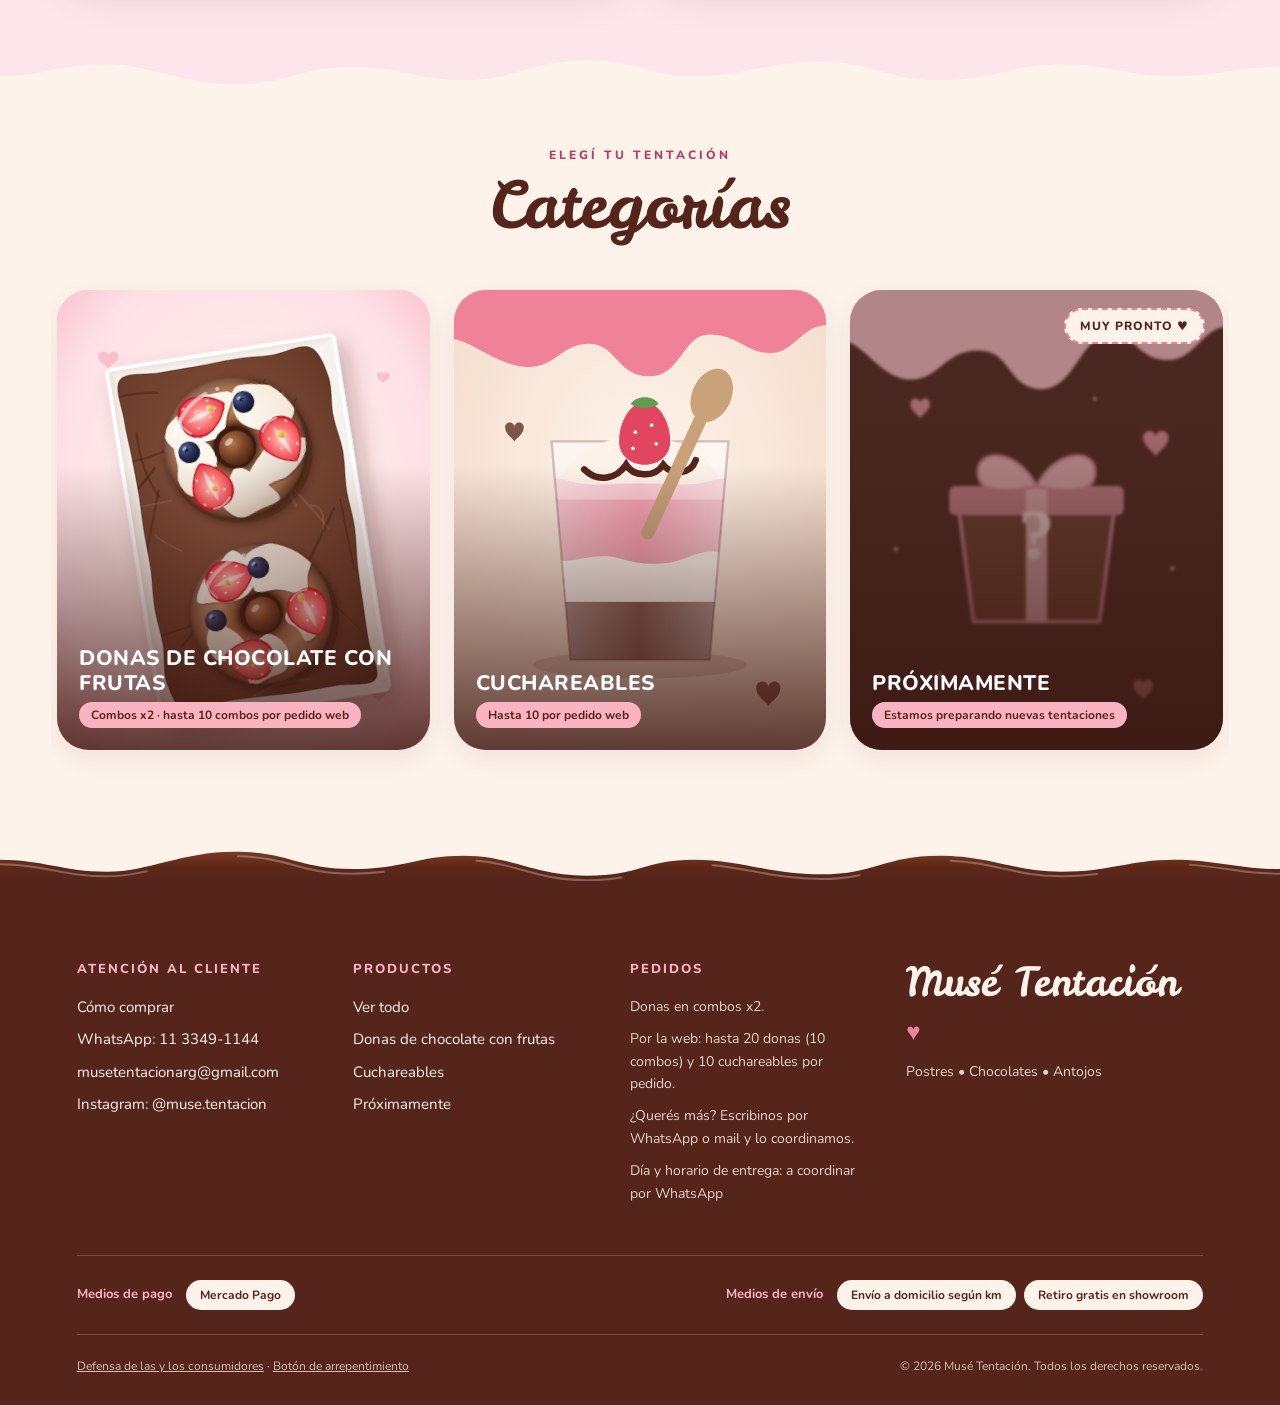
==== commit e94a9fe2: "Ícono de la pestaña redondo, sin fondo" ====
--- a/index.html
+++ b/index.html
@@ -10,9 +10,9 @@
 
     <title>Musé Tentación | Postres • Chocolates • Antojos</title>
 
-    <link rel="icon" type="image/svg+xml" href="imagenes web/favicon.svg">
-    <link rel="icon" type="image/png" sizes="32x32" href="imagenes web/favicon-32.png">
-    <link rel="apple-touch-icon" href="imagenes web/apple-touch-icon.png">
+    <link rel="icon" type="image/svg+xml" href="imagenes web/favicon.svg?v=2">
+    <link rel="icon" type="image/png" sizes="32x32" href="imagenes web/favicon-32.png?v=2">
+    <link rel="apple-touch-icon" href="imagenes web/apple-touch-icon.png?v=2">
 
     <meta
         name="description"
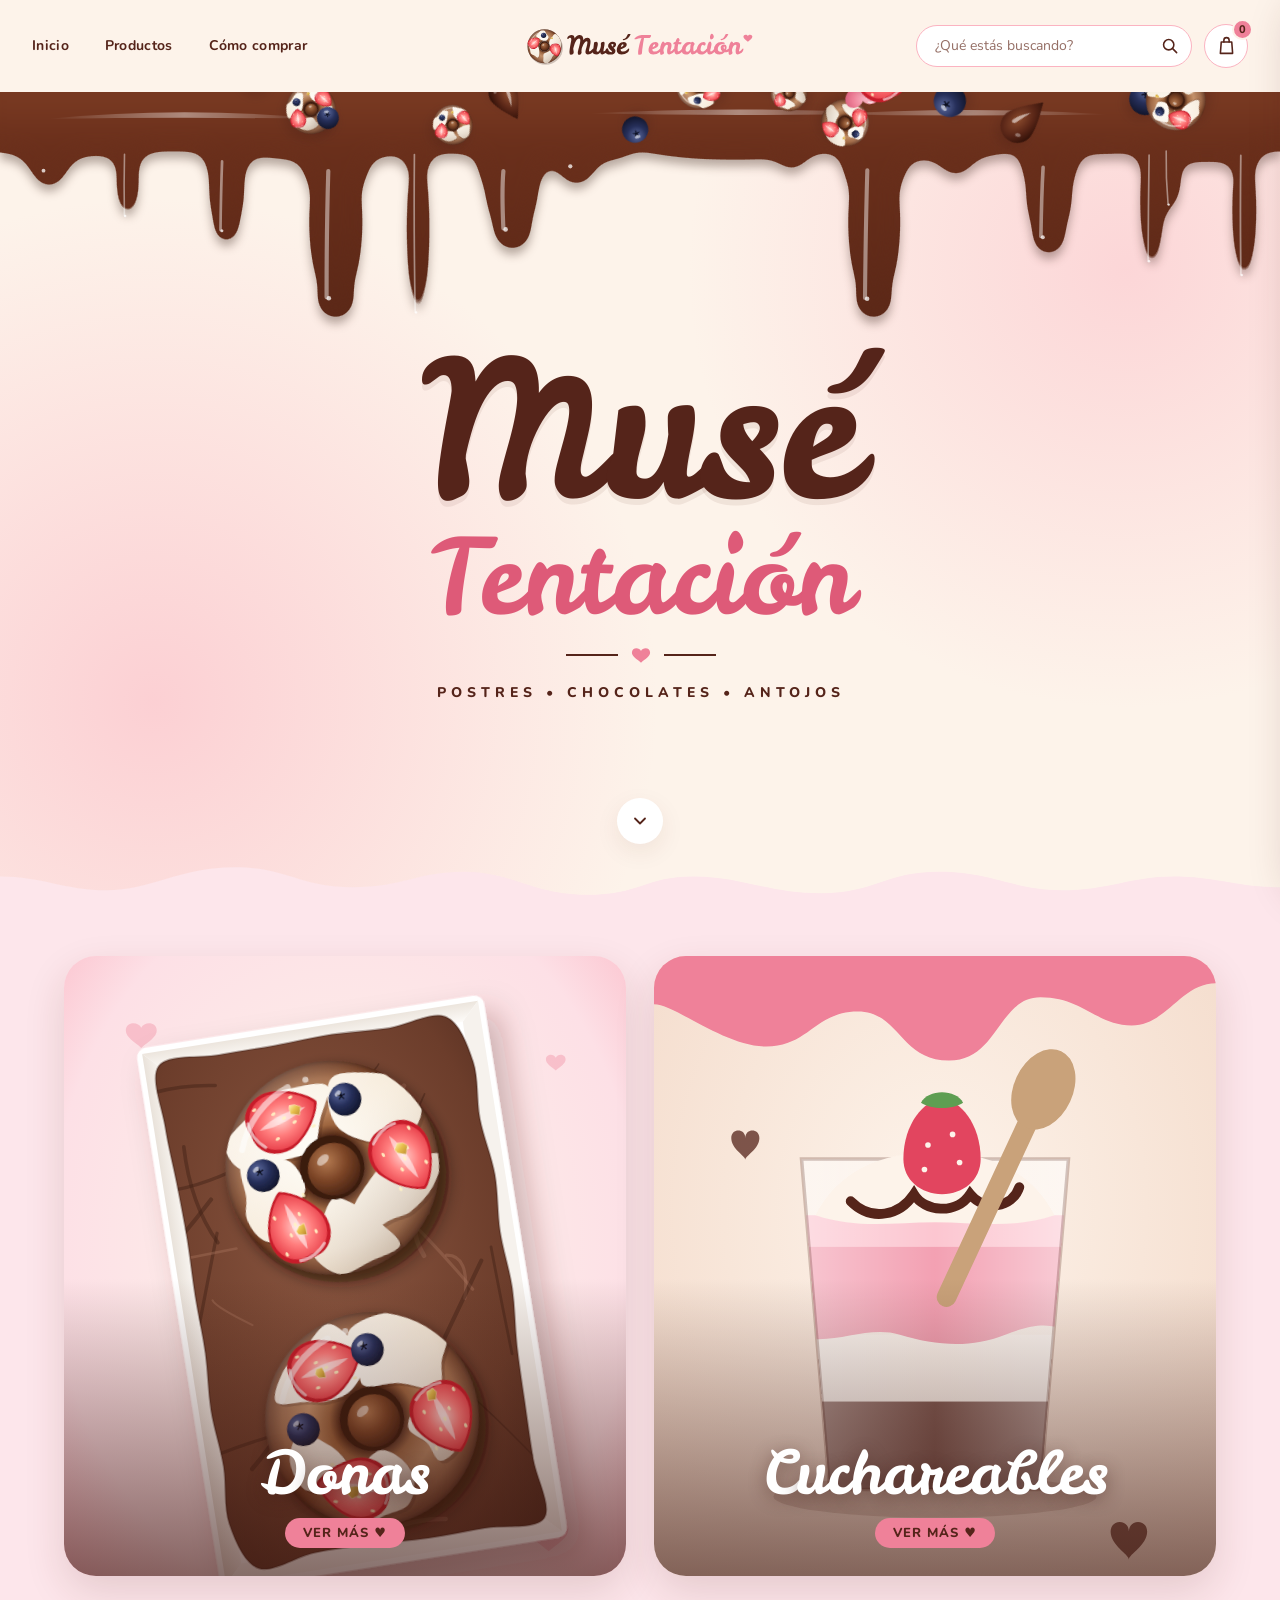
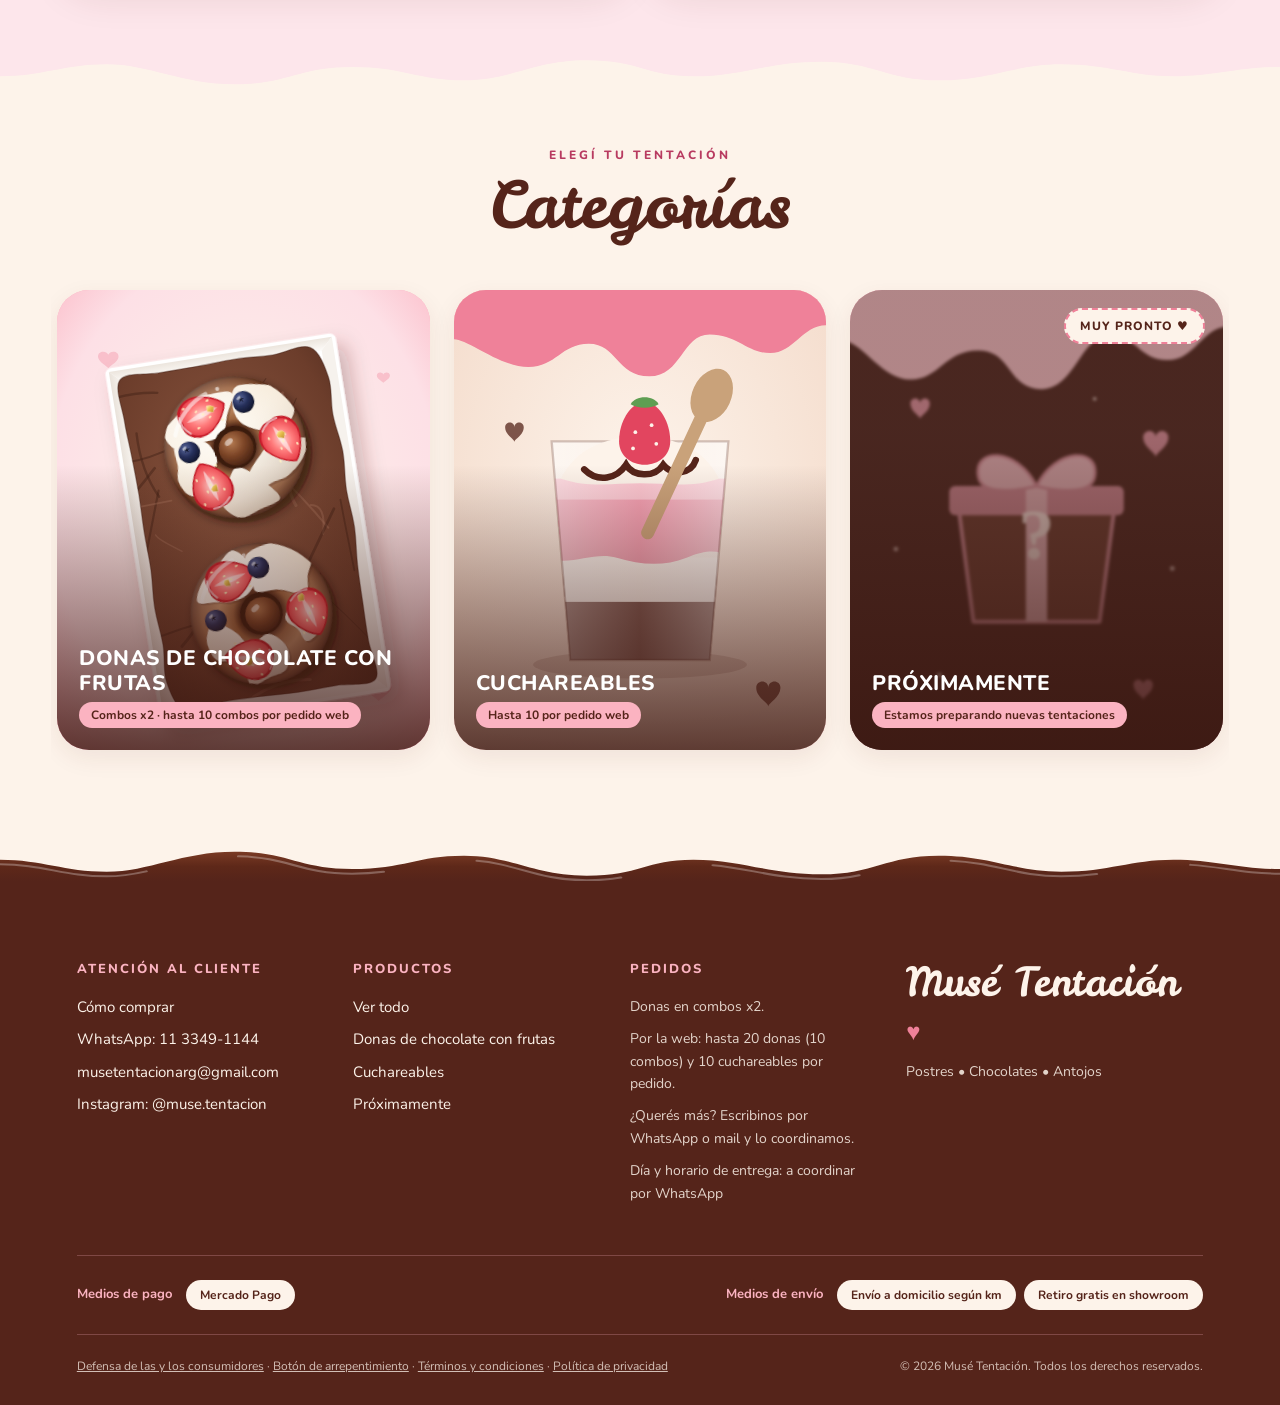
==== commit 90f8fa07: "Verificación de Google Search Console" ====
--- a/index.html
+++ b/index.html
@@ -9,6 +9,9 @@
         content="width=device-width, initial-scale=1.0">
 
     <title>Musé Tentación | Postres • Chocolates • Antojos</title>
+
+    <meta name="google-site-verification" content="YmKf9nQRM8qfq80GRKR_sG2N5gNebOK-lrx5sLmPaZM">
+
 
     <link rel="icon" type="image/svg+xml" href="imagenes web/favicon.svg?v=2">
     <link rel="icon" type="image/png" sizes="32x32" href="imagenes web/favicon-32.png?v=2">
--- a/style.css
+++ b/style.css
@@ -2687,3 +2687,110 @@
     }
 
 }
+
+/* ===========================
+   PÁGINAS LEGALES (privacidad y términos)
+=========================== */
+
+.seccion-legal {
+    background: var(--crema);
+
+    padding: 40px 16px 80px;
+}
+
+.texto-legal {
+    max-width: 820px;
+
+    margin: 0 auto;
+
+    padding: 28px 22px;
+
+    background: var(--blanco);
+
+    border: 1px solid var(--borde);
+    border-radius: var(--radio);
+    box-shadow: var(--sombra-suave);
+
+    color: var(--chocolate);
+
+    font-size: 16px;
+    line-height: 1.75;
+
+    overflow-wrap: anywhere;
+}
+
+.texto-legal h2 {
+    margin: 32px 0 10px;
+
+    color: var(--chocolate);
+
+    font-size: 20px;
+    font-weight: 800;
+    line-height: 1.3;
+}
+
+.texto-legal p,
+.texto-legal ul {
+    margin-bottom: 12px;
+
+    color: var(--chocolate-suave);
+}
+
+.texto-legal ul {
+    padding-left: 22px;
+}
+
+.texto-legal li {
+    margin-bottom: 6px;
+}
+
+.texto-legal strong {
+    color: var(--chocolate);
+}
+
+.texto-legal a {
+    color: var(--frutilla-intensa);
+
+    font-weight: 700;
+
+    text-decoration: underline;
+    text-underline-offset: 3px;
+}
+
+.legal-actualizacion {
+    display: inline-block;
+
+    padding: 6px 14px;
+
+    background: var(--rosa-niebla);
+
+    border-radius: var(--pildora);
+
+    color: var(--frutilla-intensa) !important;
+
+    font-size: 13px;
+    font-weight: 800;
+}
+
+.legal-destacado {
+    padding: 16px 18px;
+
+    background: var(--crema);
+
+    border-left: 4px solid var(--frutilla);
+    border-radius: var(--radio-chico);
+
+    font-size: 14px;
+}
+
+@media (min-width: 768px) {
+
+    .seccion-legal {
+        padding: 60px 25px 110px;
+    }
+
+    .texto-legal {
+        padding: 48px 56px;
+    }
+
+}
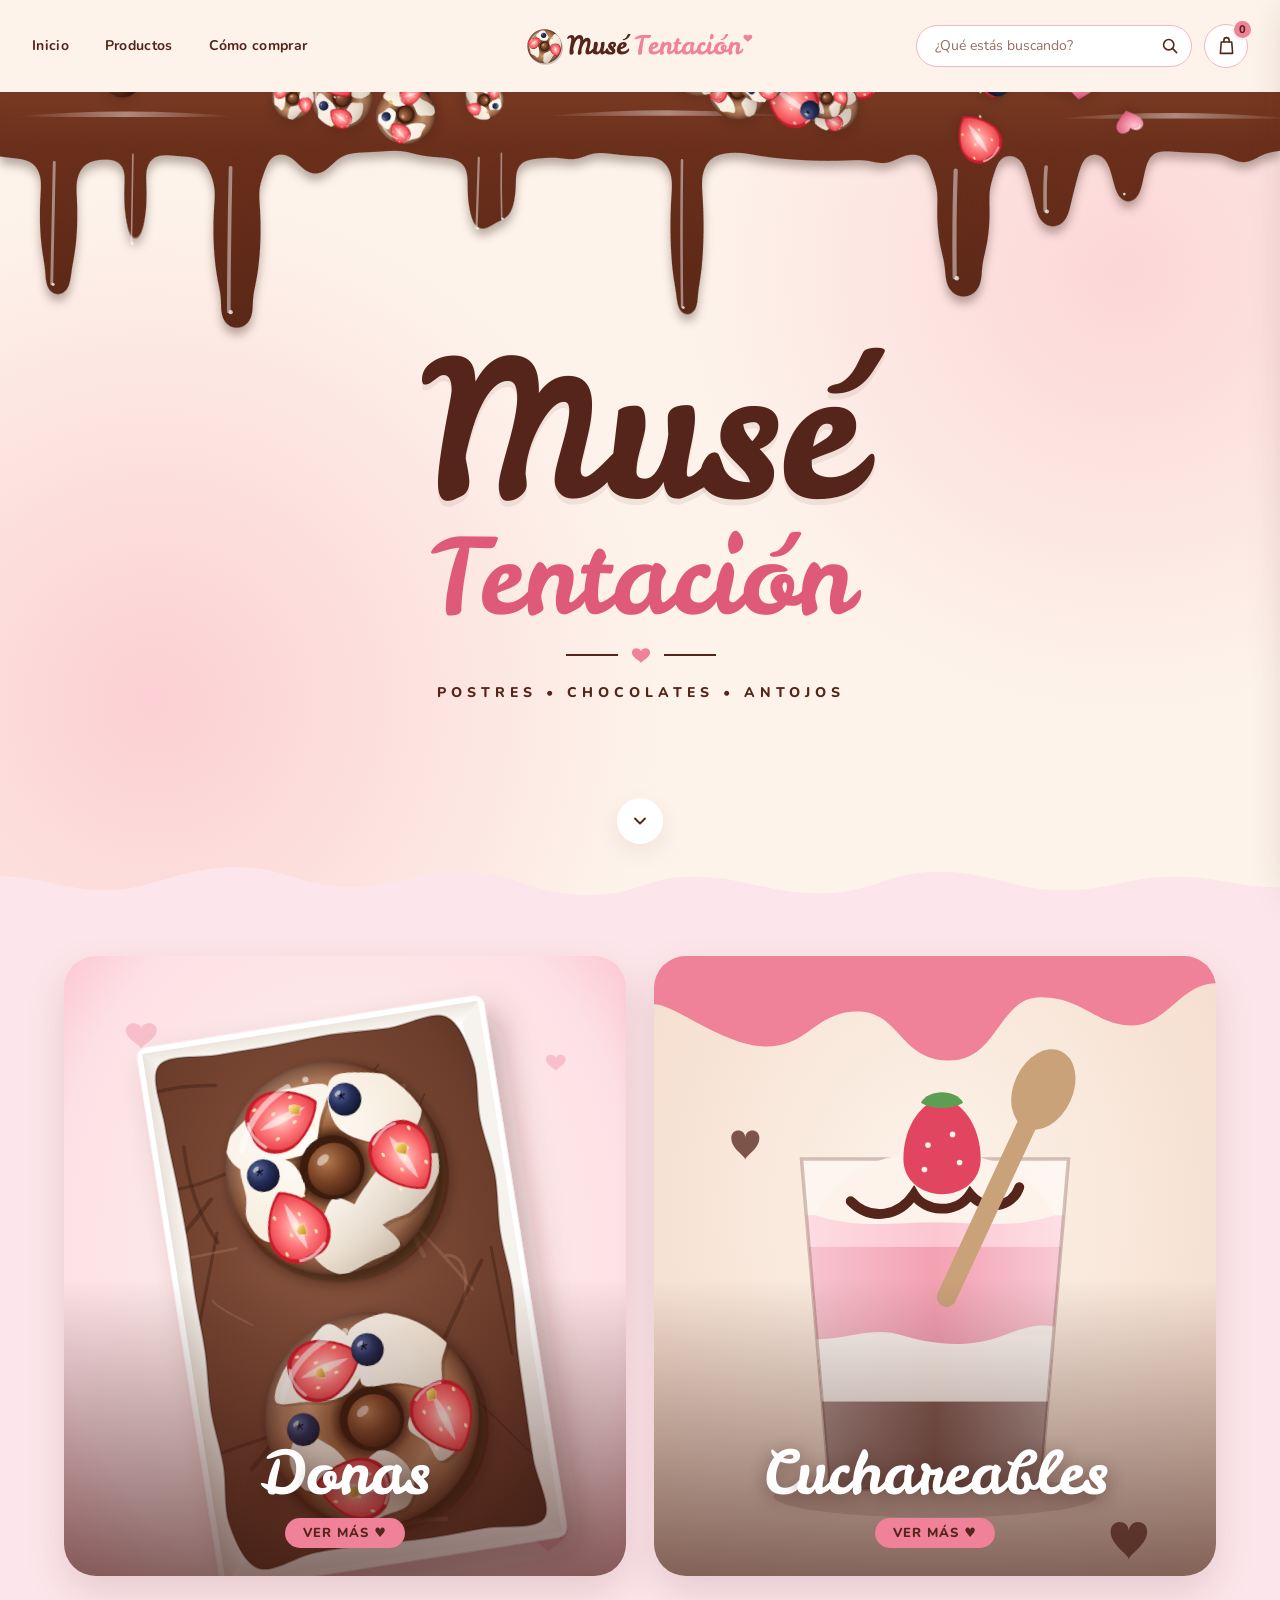
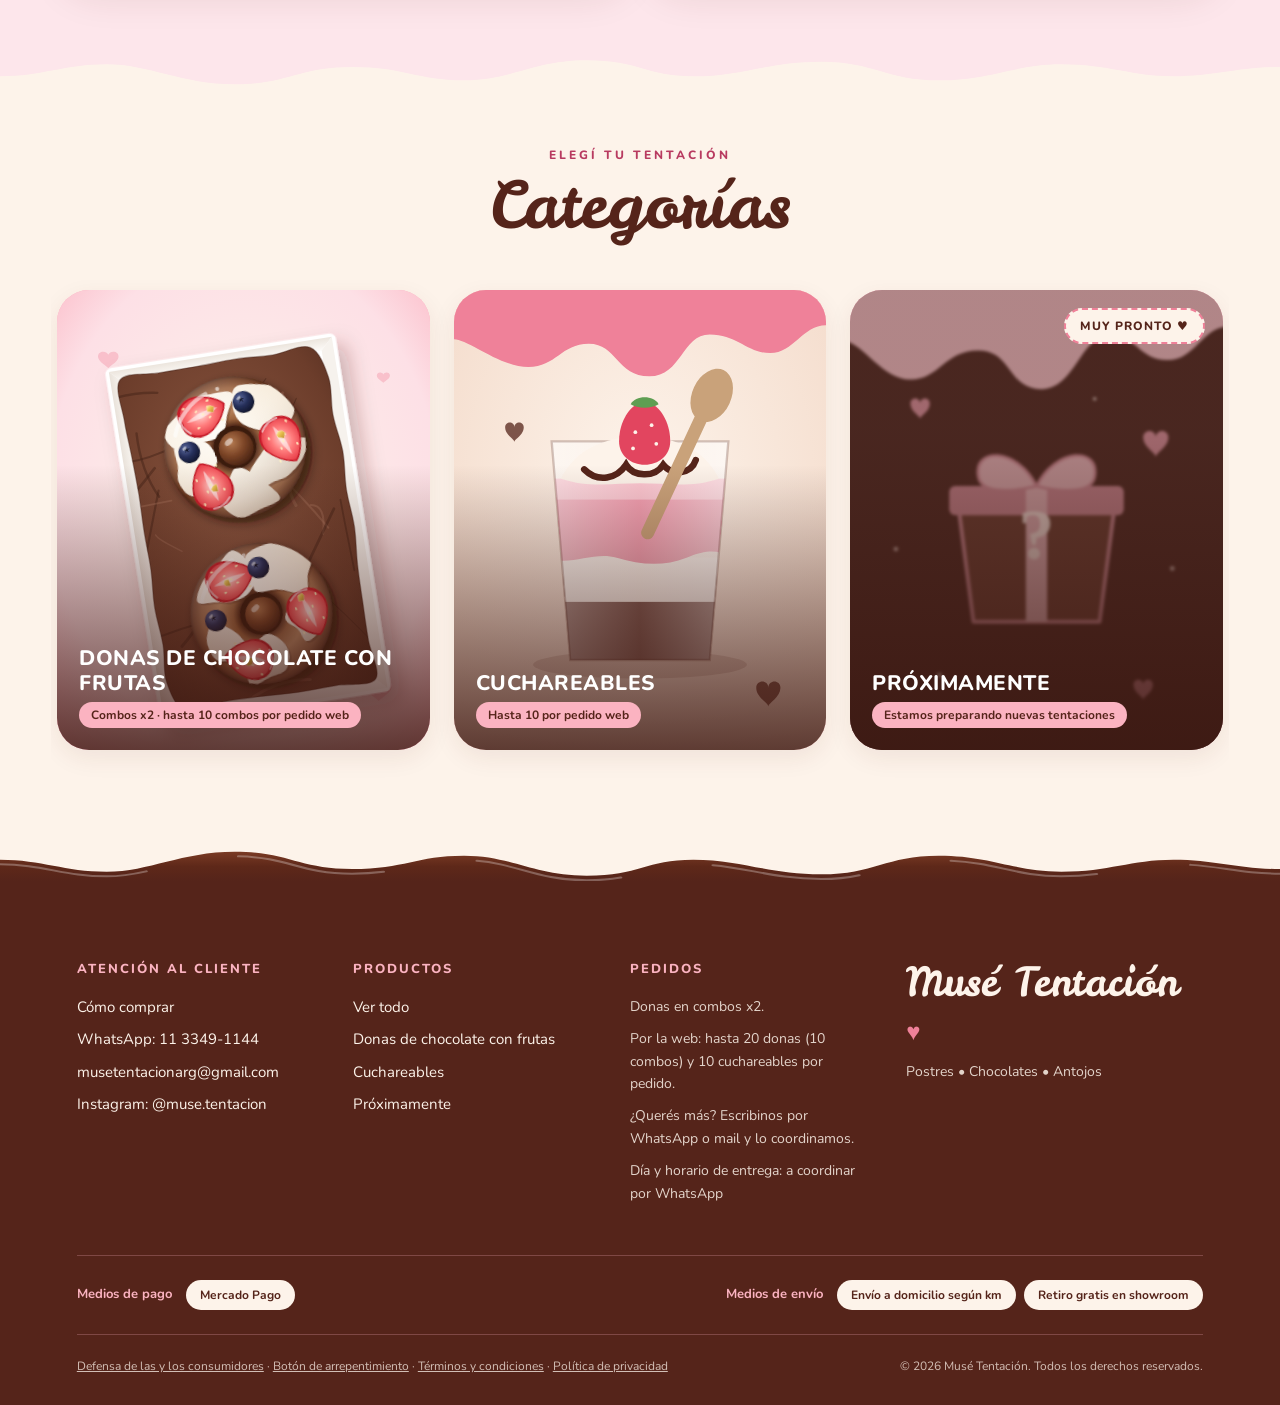
==== commit e2edb1a2: "Datos estructurados para Google con el Instagram de la marca" ====
--- a/index.html
+++ b/index.html
@@ -11,6 +11,30 @@
     <title>Musé Tentación | Postres • Chocolates • Antojos</title>
 
     <meta name="google-site-verification" content="YmKf9nQRM8qfq80GRKR_sG2N5gNebOK-lrx5sLmPaZM">
+
+    <!-- Datos para Google: nombre, logo, contacto e Instagram del negocio.
+         Sin dirección: el showroom se pasa por privado. -->
+    <script type="application/ld+json">
+    {
+        "@context": "https://schema.org",
+        "@type": "Bakery",
+        "name": "Musé Tentación",
+        "alternateName": "MUSÉ TENTACIÓN",
+        "slogan": "Postres • Chocolates • Antojos",
+        "description": "Donas de chocolate con frutas, cuchareables y postres. Pedidos online con retiro o envío en CABA.",
+        "url": "https://www.musetentacion.com.ar/",
+        "logo": "https://www.musetentacion.com.ar/imagenes%20web/logo-muse-tentacion.svg",
+        "image": "https://www.musetentacion.com.ar/imagenes%20web/ig/ig-d3-dona-m.png",
+        "email": "musetentacionarg@gmail.com",
+        "telephone": "+54 9 11 3349-1144",
+        "areaServed": "Ciudad Autónoma de Buenos Aires",
+        "currenciesAccepted": "ARS",
+        "paymentAccepted": "Mercado Pago, Transferencia bancaria",
+        "sameAs": [
+            "https://www.instagram.com/muse.tentacion/"
+        ]
+    }
+    </script>
 
 
     <link rel="icon" type="image/svg+xml" href="imagenes web/favicon.svg?v=2">
